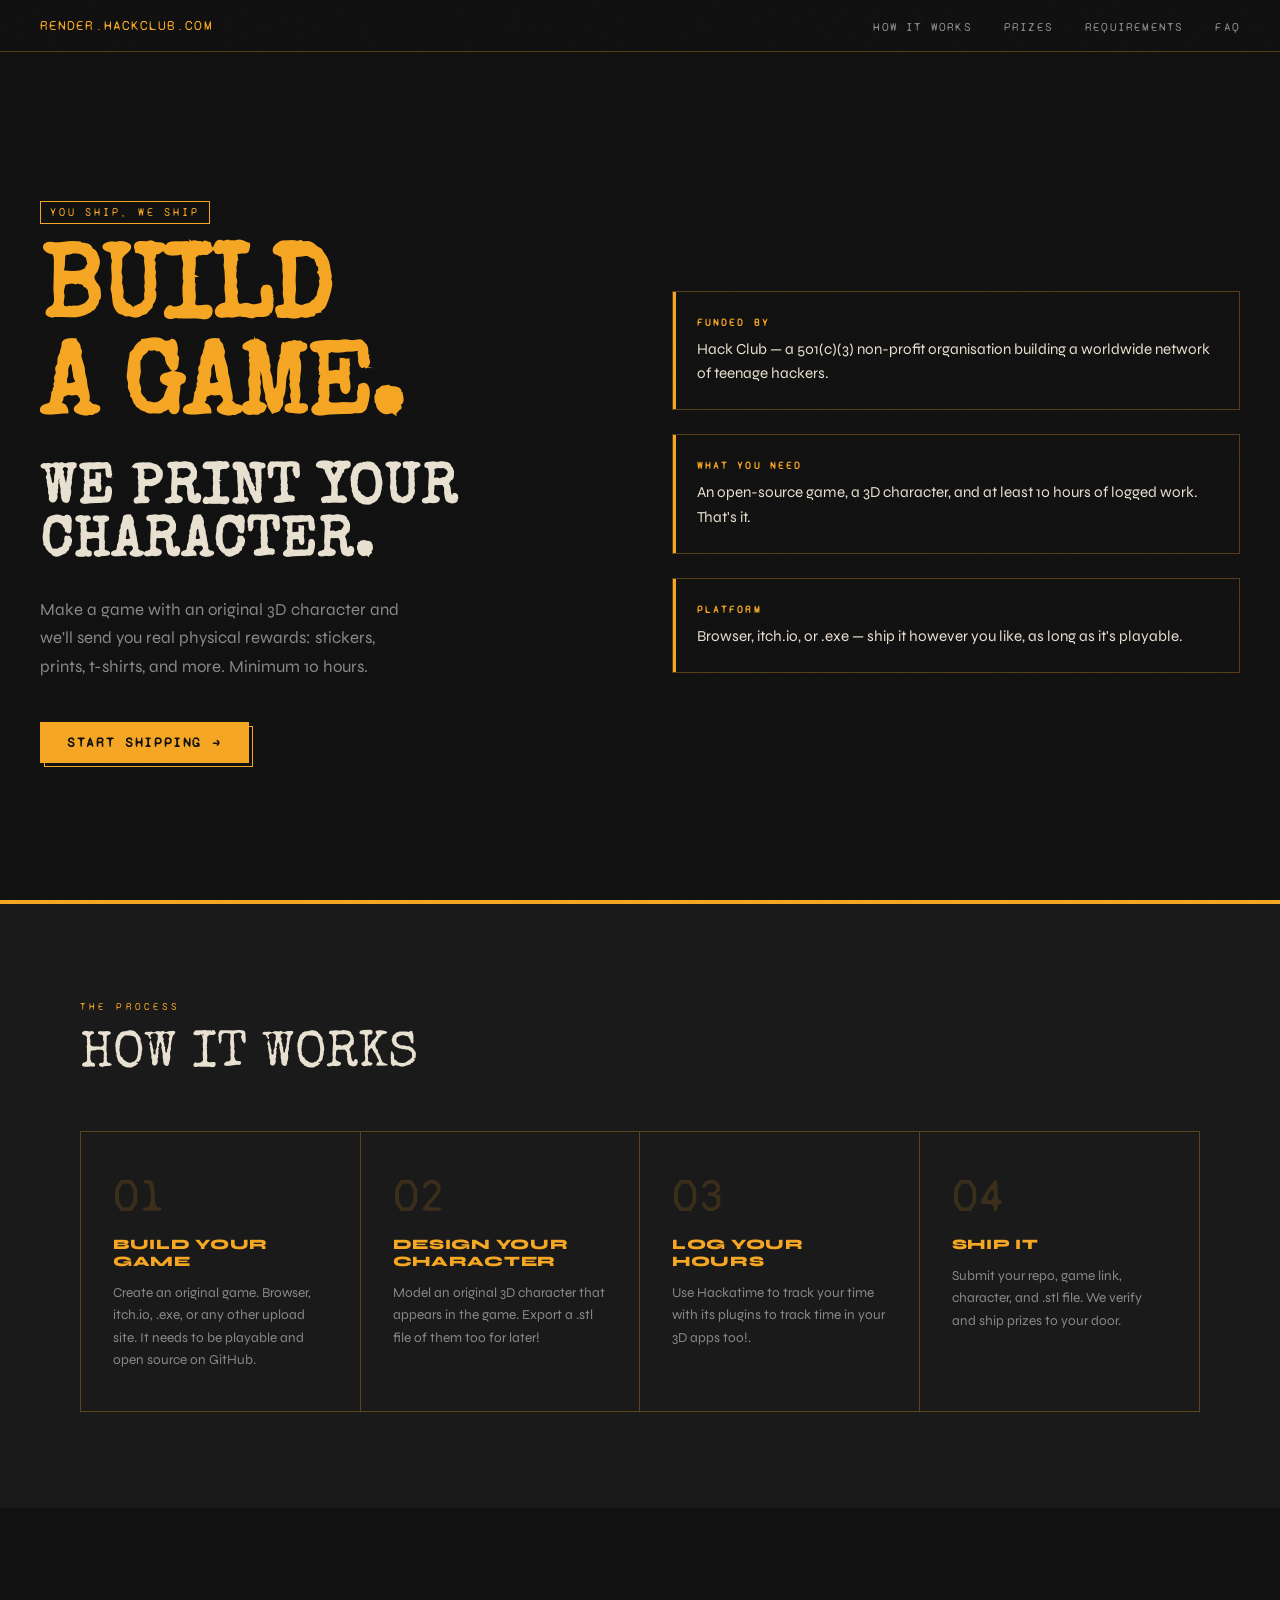
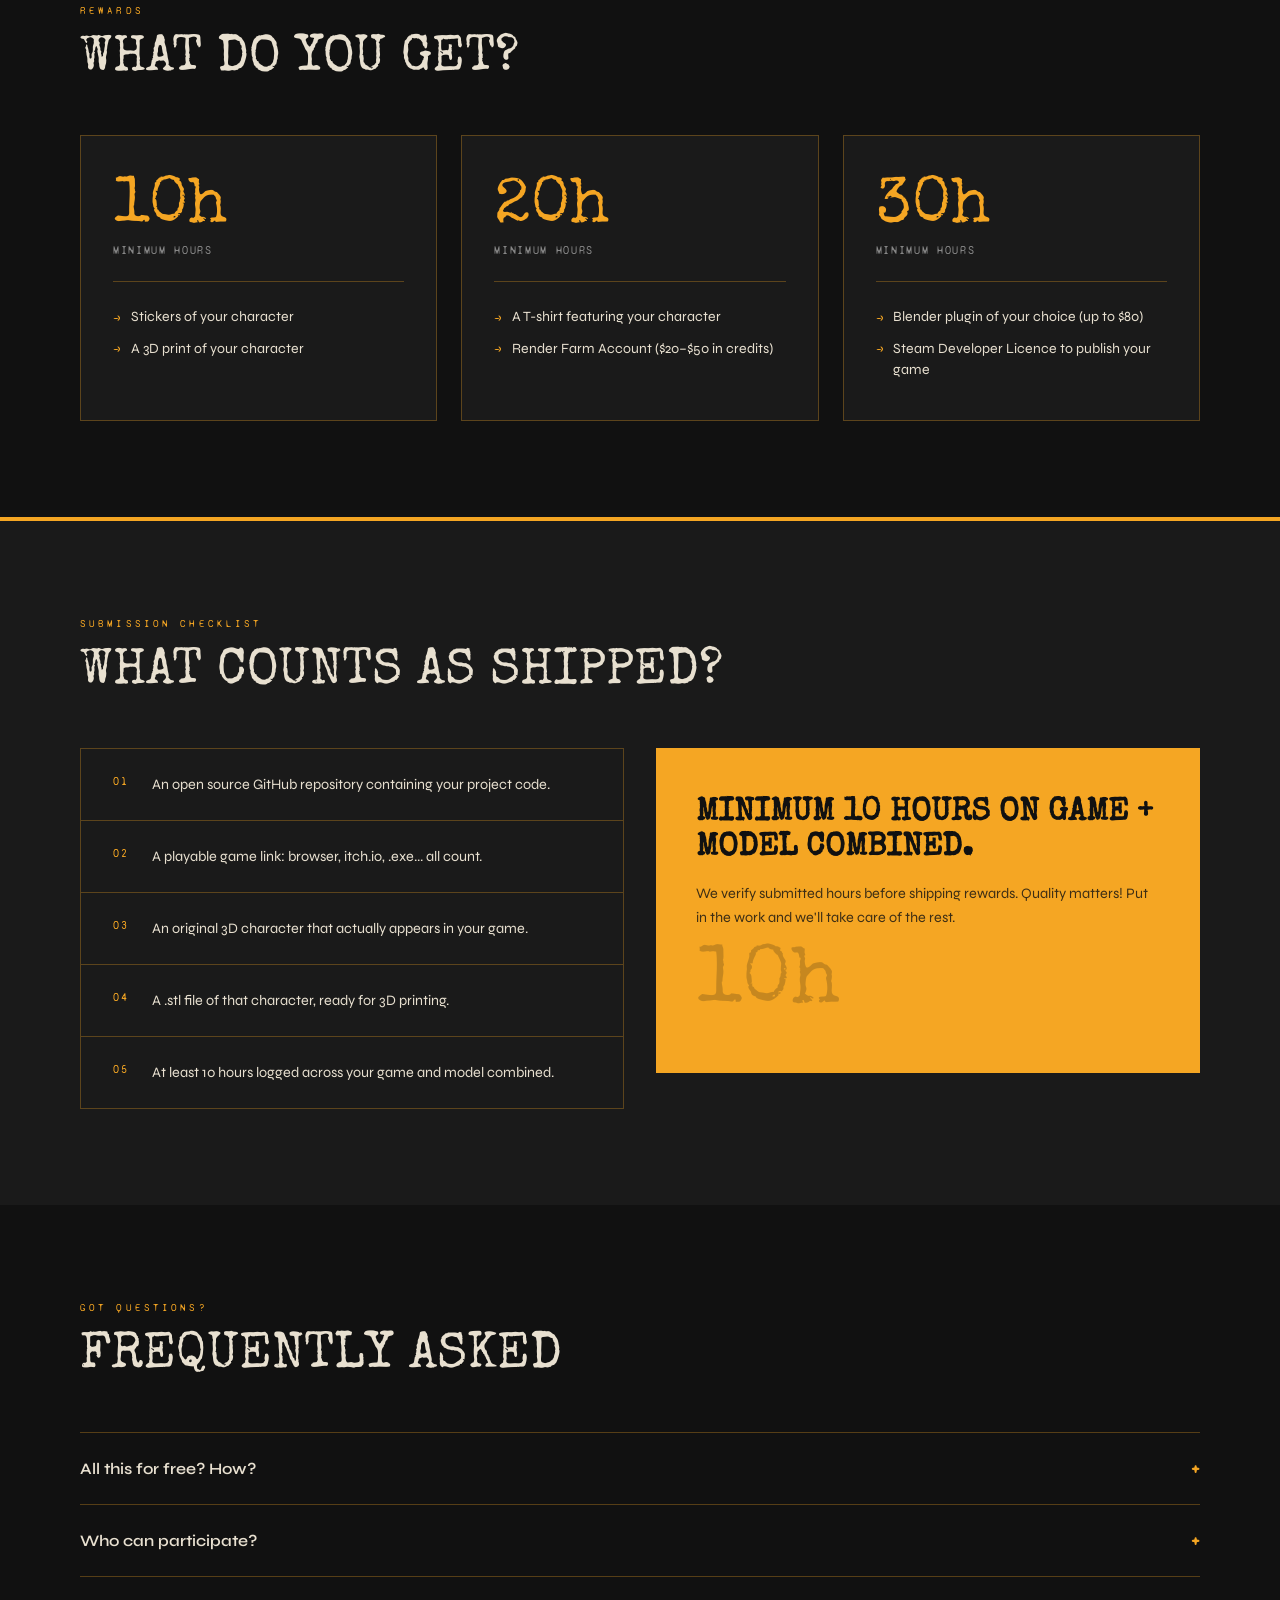
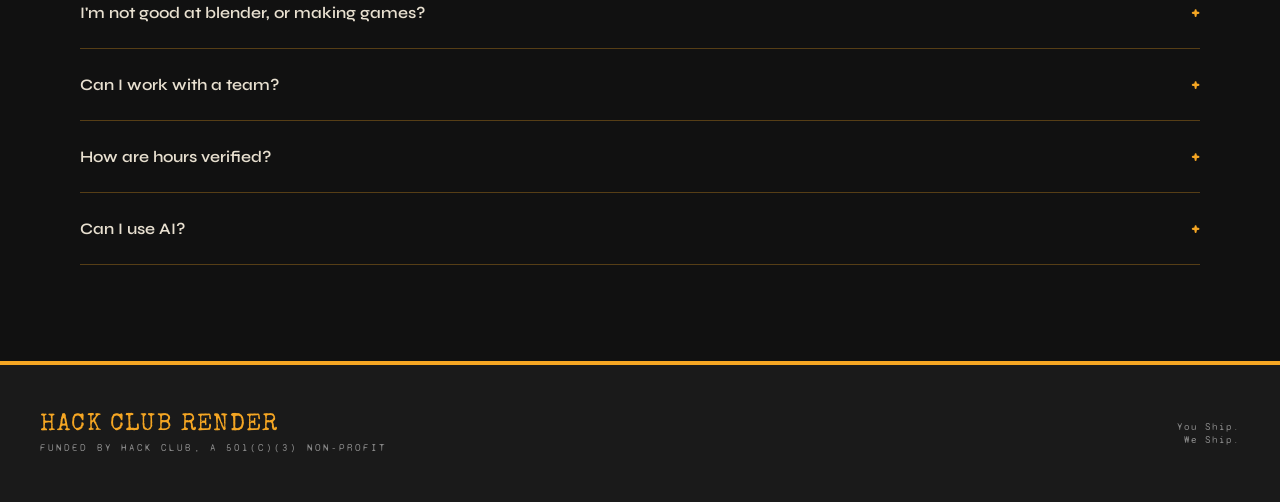
==== index.html @ 8f0f1e1d "Initial push" ====
<!DOCTYPE html>
<html lang="en">
<head>
  <meta charset="UTF-8">
  <meta name="viewport" content="width=device-width, initial-scale=1.0">
  <title>BUILD A GAME — Hack Club Render</title>
  <link rel="preconnect" href="https://fonts.googleapis.com">
  <link href="https://fonts.googleapis.com/css2?family=Special+Elite&family=Syne+Mono&family=Syne:wght@400;600;800&display=swap" rel="stylesheet">
  <link rel="stylesheet" href="css/base.css">
  <link rel="stylesheet" href="css/hero.css">
  <link rel="stylesheet" href="css/sections.css">
  <link rel="stylesheet" href="css/components.css">
  <link rel="stylesheet" href="css/responsive.css">
</head>
<body>

<nav>
  <a class="nav-logo" href="#">RENDER.HACKCLUB.COM</a>
  <ul class="nav-links">
    <li><a href="#how">How it works</a></li>
    <li><a href="#prizes">Prizes</a></li>
    <li><a href="#requirements">Requirements</a></li>
    <li><a href="#faq">FAQ</a></li>
  </ul>
</nav>

<section style="background: var(--darker);">
  <div class="hero">
    <div class="hero-content">
      <div class="hero-label">You Ship, We Ship</div>
      <h1>Build<br>A Game.<span>We Print Your Character.</span></h1>
      <p class="hero-desc">Make a game with an original 3D character and we'll send you real physical rewards: stickers, prints, t-shirts, and more. Minimum 10 hours.</p>
      <a href="https://render.hackclub.com/idkyet" class="hero-cta">Start Shipping →</a>
    </div>
    <div class="hero-right">
      <div class="hero-stat-block">
        <h3>Funded by</h3>
        <p>Hack Club — a 501(c)(3) non-profit organisation building a worldwide network of teenage hackers.</p>
      </div>
      <div class="hero-stat-block">
        <h3>What you need</h3>
        <p>An open-source game, a 3D character, and at least 10 hours of logged work. That's it.</p>
      </div>
      <div class="hero-stat-block">
        <h3>Platform</h3>
        <p>Browser, itch.io, or .exe — ship it however you like, as long as it's playable.</p>
      </div>
    </div>
  </div>
</section>

<div class="sep"></div>

<div id="how" style="background: var(--dark);">
  <div class="section">
    <div class="section-tag">The process</div>
    <div class="section-title">How It Works</div>
    <div class="steps">
      <div class="step">
        <div class="step-num">01</div>
        <h3>Build your game</h3>
        <p>Create an original game. Browser, itch.io, .exe, or any other upload site. It needs to be playable and open source on GitHub.</p>
      </div>
      <div class="step">
        <div class="step-num">02</div>
        <h3>Design your character</h3>
        <p>Model an original 3D character that appears in the game. Export a .stl file of them too for later!</p>
      </div>
      <div class="step">
        <div class="step-num">03</div>
        <h3>Log your hours</h3>
        <p>Use Hackatime to track your time with its plugins to track time in your 3D apps too!.</p>
      </div>
      <div class="step">
        <div class="step-num">04</div>
        <h3>Ship it</h3>
        <p>Submit your repo, game link, character, and .stl file. We verify and ship prizes to your door.</p>
      </div>
    </div>
  </div>
</div>

<div id="prizes" style="background: var(--darker);">
  <div class="section">
    <div class="section-tag">Rewards</div>
    <div class="section-title">What Do You Get?</div>
    <div class="prizes-grid">
      <div class="prize-card">
        <div class="prize-hours">10h</div>
        <div class="prize-hours-label">Minimum hours</div>
        <div class="prize-divider"></div>
        <ul class="prize-items">
          <li>Stickers of your character</li>
          <li>A 3D print of your character</li>
        </ul>
      </div>
      <div class="prize-card">
        <div class="prize-hours">20h</div>
        <div class="prize-hours-label">Minimum hours</div>
        <div class="prize-divider"></div>
        <ul class="prize-items">
          <li>A T-shirt featuring your character</li>
          <li>Render Farm Account ($20–$50 in credits)</li>
        </ul>
      </div>
      <div class="prize-card">
        <div class="prize-hours">30h</div>
        <div class="prize-hours-label">Minimum hours</div>
        <div class="prize-divider"></div>
        <ul class="prize-items">
          <li>Blender plugin of your choice (up to $80)</li>
          <li>Steam Developer Licence to publish your game</li>
        </ul>
      </div>
    </div>
  </div>
</div>

<div class="sep"></div>

<div id="requirements" style="background: var(--dark);">
  <div class="section">
    <div class="section-tag">Submission checklist</div>
    <div class="section-title">What Counts as Shipped?</div>
    <div class="req-grid">
      <ul class="req-list">
        <li class="req-item">
          <span class="req-num">01</span>
          <p>An open source GitHub repository containing your project code.</p>
        </li>
        <li class="req-item">
          <span class="req-num">02</span>
          <p>A playable game link: browser, itch.io, .exe... all count.</p>
        </li>
        <li class="req-item">
          <span class="req-num">03</span>
          <p>An original 3D character that actually appears in your game.</p>
        </li>
        <li class="req-item">
          <span class="req-num">04</span>
          <p>A .stl file of that character, ready for 3D printing.</p>
        </li>
        <li class="req-item">
          <span class="req-num">05</span>
          <p>At least 10 hours logged across your game and model combined.</p>
        </li>
      </ul>
      <div class="req-callout">
        <h3>Minimum 10 hours on game + model combined.</h3>
        <p>We verify submitted hours before shipping rewards. Quality matters! Put in the work and we'll take care of the rest.</p>
        <span class="big-num">10h</span>
      </div>
    </div>
  </div>
</div>

<div id="faq" style="background: var(--darker);">
  <div class="section">
    <div class="section-tag">Got questions?</div>
    <div class="section-title">Frequently Asked</div>
    <div class="faq-list">
      <div class="faq-item">
        <button class="faq-q">All this for free? How? <span class="faq-icon">+</span></button>
        <div class="faq-a"><p>Ofcourse! Hackclub is a 501(c)3 non-profit organisation. They've ran a bunch of events in the past with similar and much larger prize pools too!</p></div>
      </div>
      <div class="faq-item">
        <button class="faq-q">Who can participate? <span class="faq-icon">+</span></button>
        <div class="faq-a"><p>Anyone ages 13-18! Skill level won't be an issue, this is not a competition.</p></div>
      </div>
      <div class="faq-item">
        <button class="faq-q">I'm not good at blender, or making games? <span class="faq-icon">+</span></button>
        <div class="faq-a"><p>Don't worry! We will host workshops teaching you basics of blender, and how to bring your charecters into 3D engines.</p></div>
      </div>
      <div class="faq-item">
        <button class="faq-q">Can I work with a team? <span class="faq-icon">+</span></button>
        <div class="faq-a"><p>Yes, however each person will need to complete their individual time. Teams cannot share hours.</p></div>
      </div>
      <div class="faq-item">
        <button class="faq-q">How are hours verified? <span class="faq-icon">+</span></button>
        <div class="faq-a"><p>If you're writing code, using a game engine, or modeling, you can install out time tracking software called Hackatime. Once it's setup, you can just let it run. If you're making art, music or anything else that may not be tracked. Use 'Lapse'. Art / music can only be 25% of your project though.</p></div>
      </div>
      <div class="faq-item">
        <button class="faq-q">Can I use AI? <span class="faq-icon">+</span></button>
        <div class="faq-a"><p>AI can be used to help you, and you may use AI for up to 25% of your code. However, AI generated art, music, or models is strickly forbidden.</p></div>
      </div>
    </div>
  </div>
</div>

<footer>
  <div class="footer-brand">
    Hack Club Render
    <span>Funded by Hack Club, a 501(c)(3) non-profit</span>
  </div>
  <div class="footer-note">You Ship.<br>We Ship.</div>
</footer>

<script src="js/faq.js"></script>

</body>
</html>
---- css/base.css ----
:root {
  --yellow: #F5A623;
  --dark: #1a1a1a;
  --darker: #111111;
  --text: #e8e0d0;
  --muted: #888;
  --border: rgba(245,166,35,0.3);
}

* {
  margin: 0;
  padding: 0;
  box-sizing: border-box;
}

html {
  scroll-behavior: smooth;
}

body {
  background: var(--darker);
  color: var(--text);
  font-family: 'Syne', sans-serif;
  overflow-x: hidden;
}

body::before {
  content: '';
  position: fixed;
  inset: 0;
  background-image: url("data:image/svg+xml,%3Csvg viewBox='0 0 512 512' xmlns='http://www.w3.org/2000/svg'%3E%3Cfilter id='noise'%3E%3CfeTurbulence type='fractalNoise' baseFrequency='0.9' numOctaves='4' stitchTiles='stitch'/%3E%3C/filter%3E%3Crect width='100%25' height='100%25' filter='url(%23noise)' opacity='0.035'/%3E%3C/svg%3E");
  pointer-events: none;
  z-index: 9999;
  opacity: 0.4;
}
---- css/hero.css ----
nav {
  position: fixed;
  top: 0; left: 0; right: 0;
  z-index: 100;
  display: flex;
  align-items: center;
  justify-content: space-between;
  padding: 1rem 2.5rem;
  background: rgba(17,17,17,0.85);
  backdrop-filter: blur(12px);
  border-bottom: 1px solid var(--border);
}

.nav-logo {
  font-family: 'Syne Mono', monospace;
  font-size: 0.85rem;
  color: var(--yellow);
  letter-spacing: 0.08em;
  text-decoration: none;
}

.nav-links {
  display: flex;
  gap: 2rem;
  list-style: none;
}

.nav-links a {
  font-family: 'Syne Mono', monospace;
  font-size: 0.75rem;
  color: var(--muted);
  text-decoration: none;
  letter-spacing: 0.1em;
  text-transform: uppercase;
  transition: color 0.2s;
}

.nav-links a:hover {
  color: var(--yellow);
}

.hero {
  min-height: 100vh;
  display: grid;
  grid-template-columns: 1fr 1fr;
  align-items: center;
  padding: 8rem 2.5rem 4rem;
  max-width: 1400px;
  margin: 0 auto;
  gap: 4rem;
}

.hero-label {
  font-family: 'Syne Mono', monospace;
  font-size: 0.7rem;
  letter-spacing: 0.25em;
  text-transform: uppercase;
  color: var(--yellow);
  border: 1px solid var(--yellow);
  display: inline-block;
  padding: 0.35em 0.8em;
  margin-bottom: 1.5rem;
}

.hero h1 {
  font-family: 'Special Elite', serif;
  font-size: clamp(4rem, 8vw, 7.5rem);
  line-height: 0.95;
  color: var(--yellow);
  text-transform: uppercase;
  letter-spacing: -0.02em;
}

.hero h1 span {
  display: block;
  color: var(--text);
  font-size: 0.55em;
  letter-spacing: 0.02em;
  margin-top: 0.4em;
}

.hero-desc {
  font-size: 1.05rem;
  color: var(--muted);
  line-height: 1.7;
  max-width: 380px;
  margin-top: 1.5rem;
}

.hero-cta {
  display: inline-flex;
  align-items: center;
  gap: 0.75rem;
  margin-top: 2.5rem;
  background: var(--yellow);
  color: var(--darker);
  font-family: 'Syne Mono', monospace;
  font-size: 0.85rem;
  font-weight: 700;
  letter-spacing: 0.12em;
  text-transform: uppercase;
  padding: 0.9em 2em;
  text-decoration: none;
  transition: transform 0.15s, box-shadow 0.15s;
  position: relative;
}

.hero-cta::after {
  content: '';
  position: absolute;
  inset: 0;
  border: 1px solid var(--yellow);
  transform: translate(4px, 4px);
  transition: transform 0.15s;
}

.hero-cta:hover {
  transform: translate(-2px, -2px);
}

.hero-cta:hover::after {
  transform: translate(6px, 6px);
}

.hero-right {
  display: flex;
  flex-direction: column;
  gap: 1.5rem;
}

.hero-stat-block {
  border: 1px solid var(--border);
  padding: 1.5rem;
  position: relative;
  overflow: hidden;
}

.hero-stat-block::before {
  content: '';
  position: absolute;
  top: 0; left: 0;
  width: 3px;
  height: 100%;
  background: var(--yellow);
}

.hero-stat-block h3 {
  font-family: 'Syne Mono', monospace;
  font-size: 0.65rem;
  letter-spacing: 0.2em;
  text-transform: uppercase;
  color: var(--yellow);
  margin-bottom: 0.5rem;
}

.hero-stat-block p {
  font-size: 0.95rem;
  color: var(--text);
  line-height: 1.6;
}

@keyframes fadeUp {
  from { opacity: 0; transform: translateY(30px); }
  to   { opacity: 1; transform: translateY(0); }
}

.hero-content > * {
  animation: fadeUp 0.6s ease both;
}

.hero-content > :nth-child(1) { animation-delay: 0.1s; }
.hero-content > :nth-child(2) { animation-delay: 0.2s; }
.hero-content > :nth-child(3) { animation-delay: 0.3s; }
.hero-content > :nth-child(4) { animation-delay: 0.4s; }
---- css/sections.css ----
.sep {
  height: 4px;
  background: var(--yellow);
}

.section {
  max-width: 1200px;
  margin: 0 auto;
  padding: 6rem 2.5rem;
}

.section-tag {
  font-family: 'Syne Mono', monospace;
  font-size: 0.65rem;
  letter-spacing: 0.3em;
  text-transform: uppercase;
  color: var(--yellow);
  margin-bottom: 1rem;
}

.section-title {
  font-family: 'Special Elite', serif;
  font-size: clamp(2.2rem, 4vw, 3.5rem);
  text-transform: uppercase;
  line-height: 1.05;
  color: var(--text);
  margin-bottom: 3rem;
}

.steps {
  display: grid;
  grid-template-columns: repeat(4, 1fr);
  gap: 0;
  border: 1px solid var(--border);
}

.step {
  padding: 2.5rem 2rem;
  border-right: 1px solid var(--border);
  transition: background 0.2s;
}

.step:last-child {
  border-right: none;
}

.step:hover {
  background: rgba(245,166,35,0.04);
}

.step-num {
  font-family: 'Syne Mono', monospace;
  font-size: 3rem;
  color: rgba(245,166,35,0.15);
  line-height: 1;
  margin-bottom: 1rem;
}

.step h3 {
  font-family: 'Syne', sans-serif;
  font-size: 0.9rem;
  font-weight: 800;
  text-transform: uppercase;
  letter-spacing: 0.05em;
  color: var(--yellow);
  margin-bottom: 0.75rem;
}

.step p {
  font-size: 0.85rem;
  color: var(--muted);
  line-height: 1.65;
}
---- css/components.css ----
.prizes-grid {
  display: grid;
  grid-template-columns: repeat(3, 1fr);
  gap: 1.5rem;
}

.prize-card {
  background: var(--dark);
  border: 1px solid var(--border);
  padding: 2.5rem 2rem;
  transition: border-color 0.2s, transform 0.2s;
  cursor: default;
}

.prize-card:hover {
  border-color: var(--yellow);
  transform: translateY(-4px);
}

.prize-hours {
  font-family: 'Special Elite', serif;
  font-size: 4rem;
  color: var(--yellow);
  line-height: 1;
  margin-bottom: 0.25rem;
}

.prize-hours-label {
  font-family: 'Syne Mono', monospace;
  font-size: 0.7rem;
  letter-spacing: 0.15em;
  text-transform: uppercase;
  color: var(--muted);
  margin-bottom: 1.5rem;
}

.prize-divider {
  height: 1px;
  background: var(--border);
  margin: 1.5rem 0;
}

.prize-items {
  list-style: none;
  display: flex;
  flex-direction: column;
  gap: 0.6rem;
}

.prize-items li {
  font-size: 0.88rem;
  color: var(--text);
  display: flex;
  align-items: flex-start;
  gap: 0.6rem;
  line-height: 1.5;
}

.prize-items li::before {
  content: '→';
  color: var(--yellow);
  font-family: 'Syne Mono', monospace;
  flex-shrink: 0;
  margin-top: 0.05em;
}

.req-grid {
  display: grid;
  grid-template-columns: 1fr 1fr;
  gap: 2rem;
  align-items: start;
}

.req-list {
  list-style: none;
  border: 1px solid var(--border);
  overflow: hidden;
}

.req-item {
  display: flex;
  align-items: flex-start;
  gap: 1.5rem;
  padding: 1.5rem 2rem;
  border-bottom: 1px solid var(--border);
  transition: background 0.15s;
}

.req-item:last-child {
  border-bottom: none;
}

.req-item:hover {
  background: rgba(245,166,35,0.04);
}

.req-num {
  font-family: 'Syne Mono', monospace;
  font-size: 0.7rem;
  letter-spacing: 0.15em;
  color: var(--yellow);
  flex-shrink: 0;
  padding-top: 0.15rem;
}

.req-item p {
  font-size: 0.9rem;
  line-height: 1.6;
  color: var(--text);
}

.req-callout {
  background: var(--yellow);
  color: var(--darker);
  padding: 3rem 2.5rem;
  position: sticky;
  top: 6rem;
}

.req-callout h3 {
  font-family: 'Special Elite', serif;
  font-size: 2rem;
  text-transform: uppercase;
  margin-bottom: 1rem;
  line-height: 1.1;
}

.req-callout p {
  font-size: 0.9rem;
  line-height: 1.65;
  opacity: 0.8;
}

.req-callout .big-num {
  font-family: 'Special Elite', serif;
  font-size: 5rem;
  line-height: 1;
  opacity: 0.2;
  display: block;
  margin-top: 1rem;
}

.faq-list {
  display: flex;
  flex-direction: column;
  border-top: 1px solid var(--border);
}

.faq-item {
  border-bottom: 1px solid var(--border);
  overflow: hidden;
}

.faq-q {
  width: 100%;
  display: flex;
  align-items: center;
  justify-content: space-between;
  padding: 1.5rem 0;
  cursor: pointer;
  background: none;
  border: none;
  color: var(--text);
  font-family: 'Syne', sans-serif;
  font-size: 1rem;
  font-weight: 600;
  text-align: left;
  gap: 2rem;
  transition: color 0.15s;
}

.faq-q:hover {
  color: var(--yellow);
}

.faq-icon {
  font-family: 'Syne Mono', monospace;
  font-size: 1.2rem;
  color: var(--yellow);
  flex-shrink: 0;
  transition: transform 0.25s;
}

.faq-item.open .faq-icon {
  transform: rotate(45deg);
}

.faq-a {
  max-height: 0;
  overflow: hidden;
  transition: max-height 0.35s ease, padding 0.2s;
}

.faq-item.open .faq-a {
  max-height: 300px;
  padding-bottom: 1.5rem;
}

.faq-a p {
  font-size: 0.9rem;
  color: var(--muted);
  line-height: 1.75;
  max-width: 700px;
}

footer {
  background: var(--dark);
  border-top: 4px solid var(--yellow);
  padding: 3rem 2.5rem;
  display: flex;
  align-items: center;
  justify-content: space-between;
  flex-wrap: wrap;
  gap: 1.5rem;
}

.footer-brand {
  font-family: 'Special Elite', serif;
  font-size: 1.5rem;
  color: var(--yellow);
  text-transform: uppercase;
  letter-spacing: 0.05em;
}

.footer-brand span {
  display: block;
  font-family: 'Syne Mono', monospace;
  font-size: 0.65rem;
  letter-spacing: 0.2em;
  color: var(--muted);
  text-transform: uppercase;
  margin-top: 0.25rem;
}

.footer-url {
  font-family: 'Syne Mono', monospace;
  font-size: 1rem;
  color: var(--yellow);
  text-decoration: none;
  letter-spacing: 0.05em;
  border-bottom: 1px solid var(--yellow);
  padding-bottom: 2px;
  transition: opacity 0.2s;
}

.footer-url:hover {
  opacity: 0.7;
}

.footer-note {
  font-family: 'Syne Mono', monospace;
  font-size: 0.65rem;
  color: var(--muted);
  letter-spacing: 0.1em;
  text-align: right;
}
---- css/responsive.css ----
@media (max-width: 900px) {
  .hero {
    grid-template-columns: 1fr;
    padding-top: 6rem;
  }

  .hero-right {
    display: none;
  }

  .steps {
    grid-template-columns: 1fr 1fr;
  }

  .step:nth-child(2) { border-right: none; }
  .step:nth-child(3) { border-right: 1px solid var(--border); border-top: 1px solid var(--border); }
  .step:nth-child(4) { border-right: none; border-top: 1px solid var(--border); }

  .prizes-grid {
    grid-template-columns: 1fr;
  }

  .req-grid {
    grid-template-columns: 1fr;
  }

  .req-callout {
    position: static;
  }

  footer {
    flex-direction: column;
    align-items: flex-start;
  }

  .footer-note {
    text-align: left;
  }
}

@media (max-width: 600px) {
  .steps {
    grid-template-columns: 1fr;
  }

  .step {
    border-right: none !important;
    border-top: 1px solid var(--border);
  }

  .step:first-child {
    border-top: none;
  }

  nav {
    padding: 1rem 1.25rem;
  }

  .nav-links {
    display: none;
  }

  .section {
    padding: 4rem 1.25rem;
  }

  .hero {
    padding: 6rem 1.25rem 3rem;
  }

  footer {
    padding: 2rem 1.25rem;
  }
}
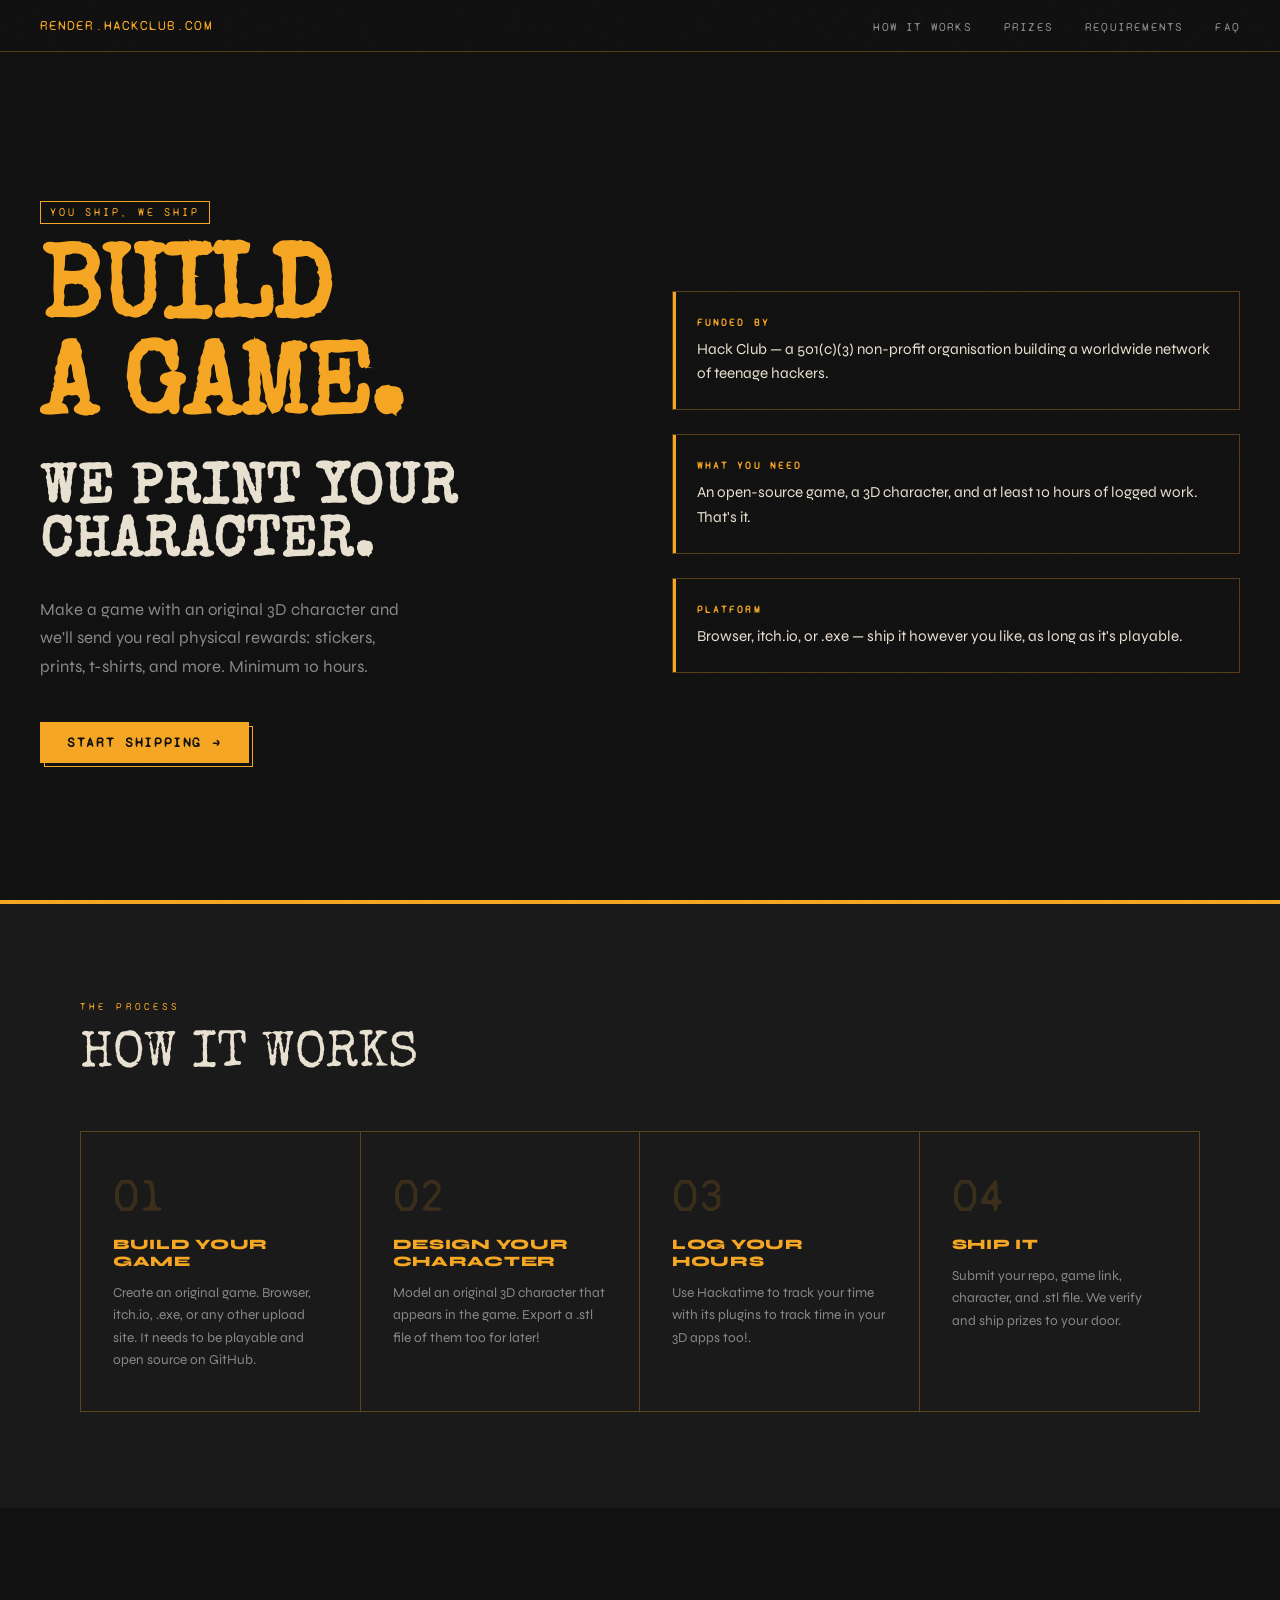
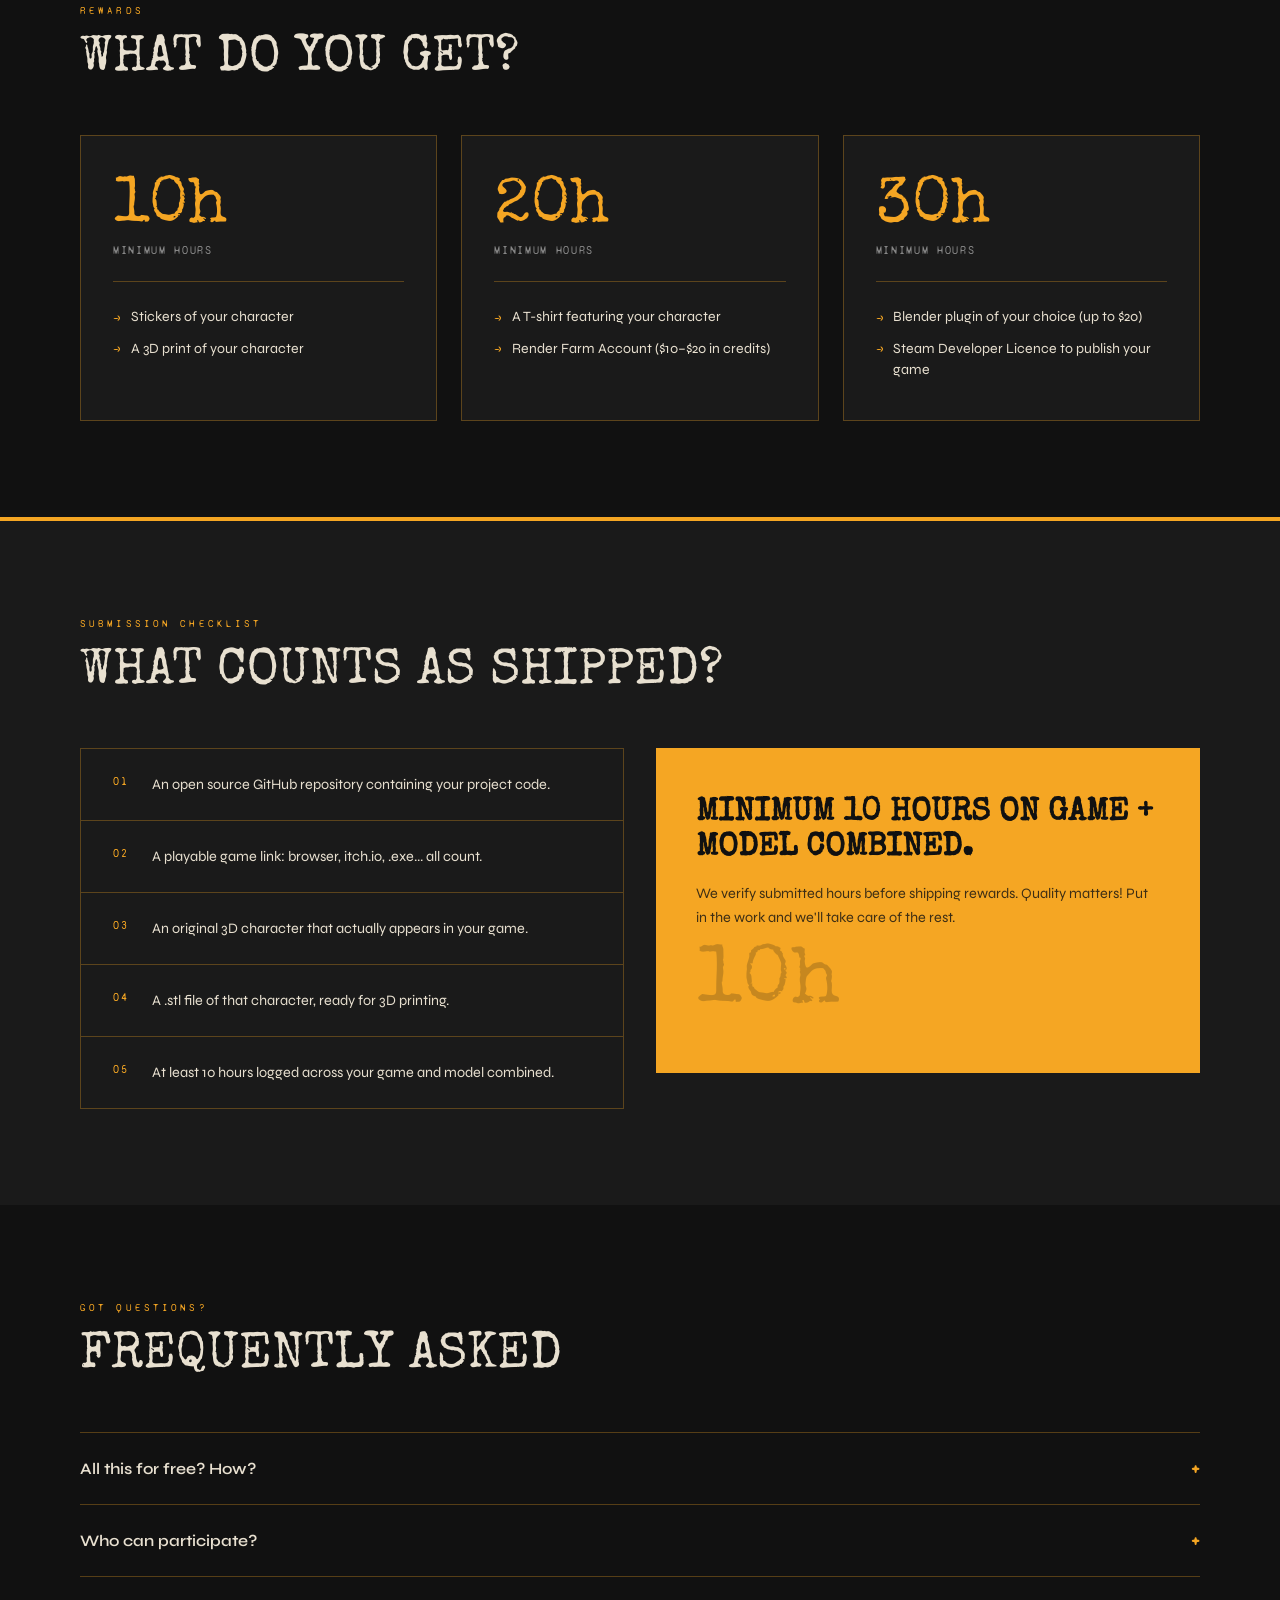
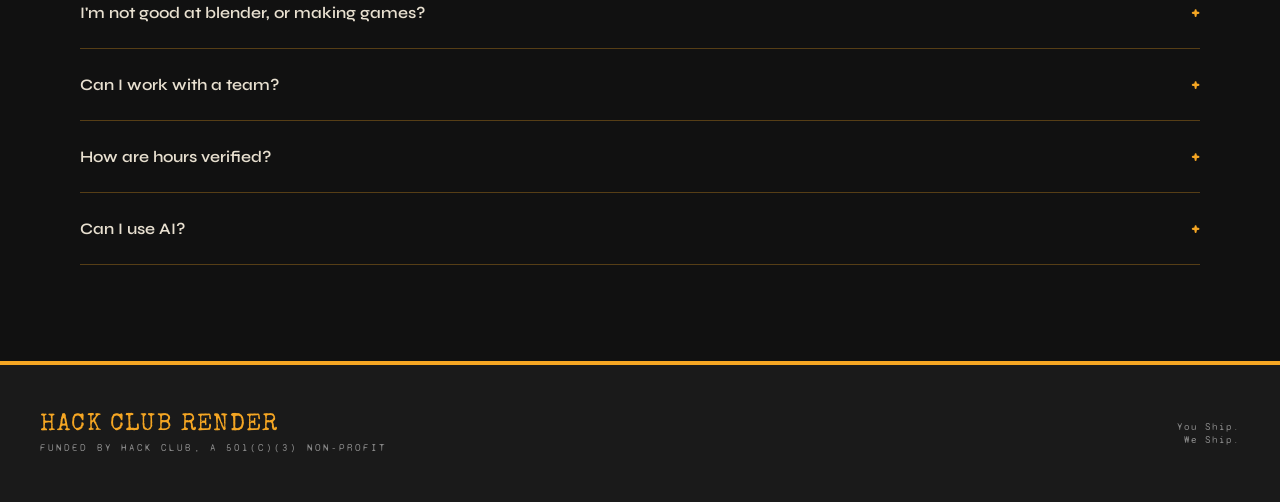
==== commit 76600915: "Changed prizes" ====
--- a/index.html
+++ b/index.html
@@ -100,7 +100,7 @@
         <div class="prize-divider"></div>
         <ul class="prize-items">
           <li>A T-shirt featuring your character</li>
-          <li>Render Farm Account ($20–$50 in credits)</li>
+          <li>Render Farm Account ($10–$20 in credits)</li>
         </ul>
       </div>
       <div class="prize-card">
@@ -108,7 +108,7 @@
         <div class="prize-hours-label">Minimum hours</div>
         <div class="prize-divider"></div>
         <ul class="prize-items">
-          <li>Blender plugin of your choice (up to $80)</li>
+          <li>Blender plugin of your choice (up to $20)</li>
           <li>Steam Developer Licence to publish your game</li>
         </ul>
       </div>
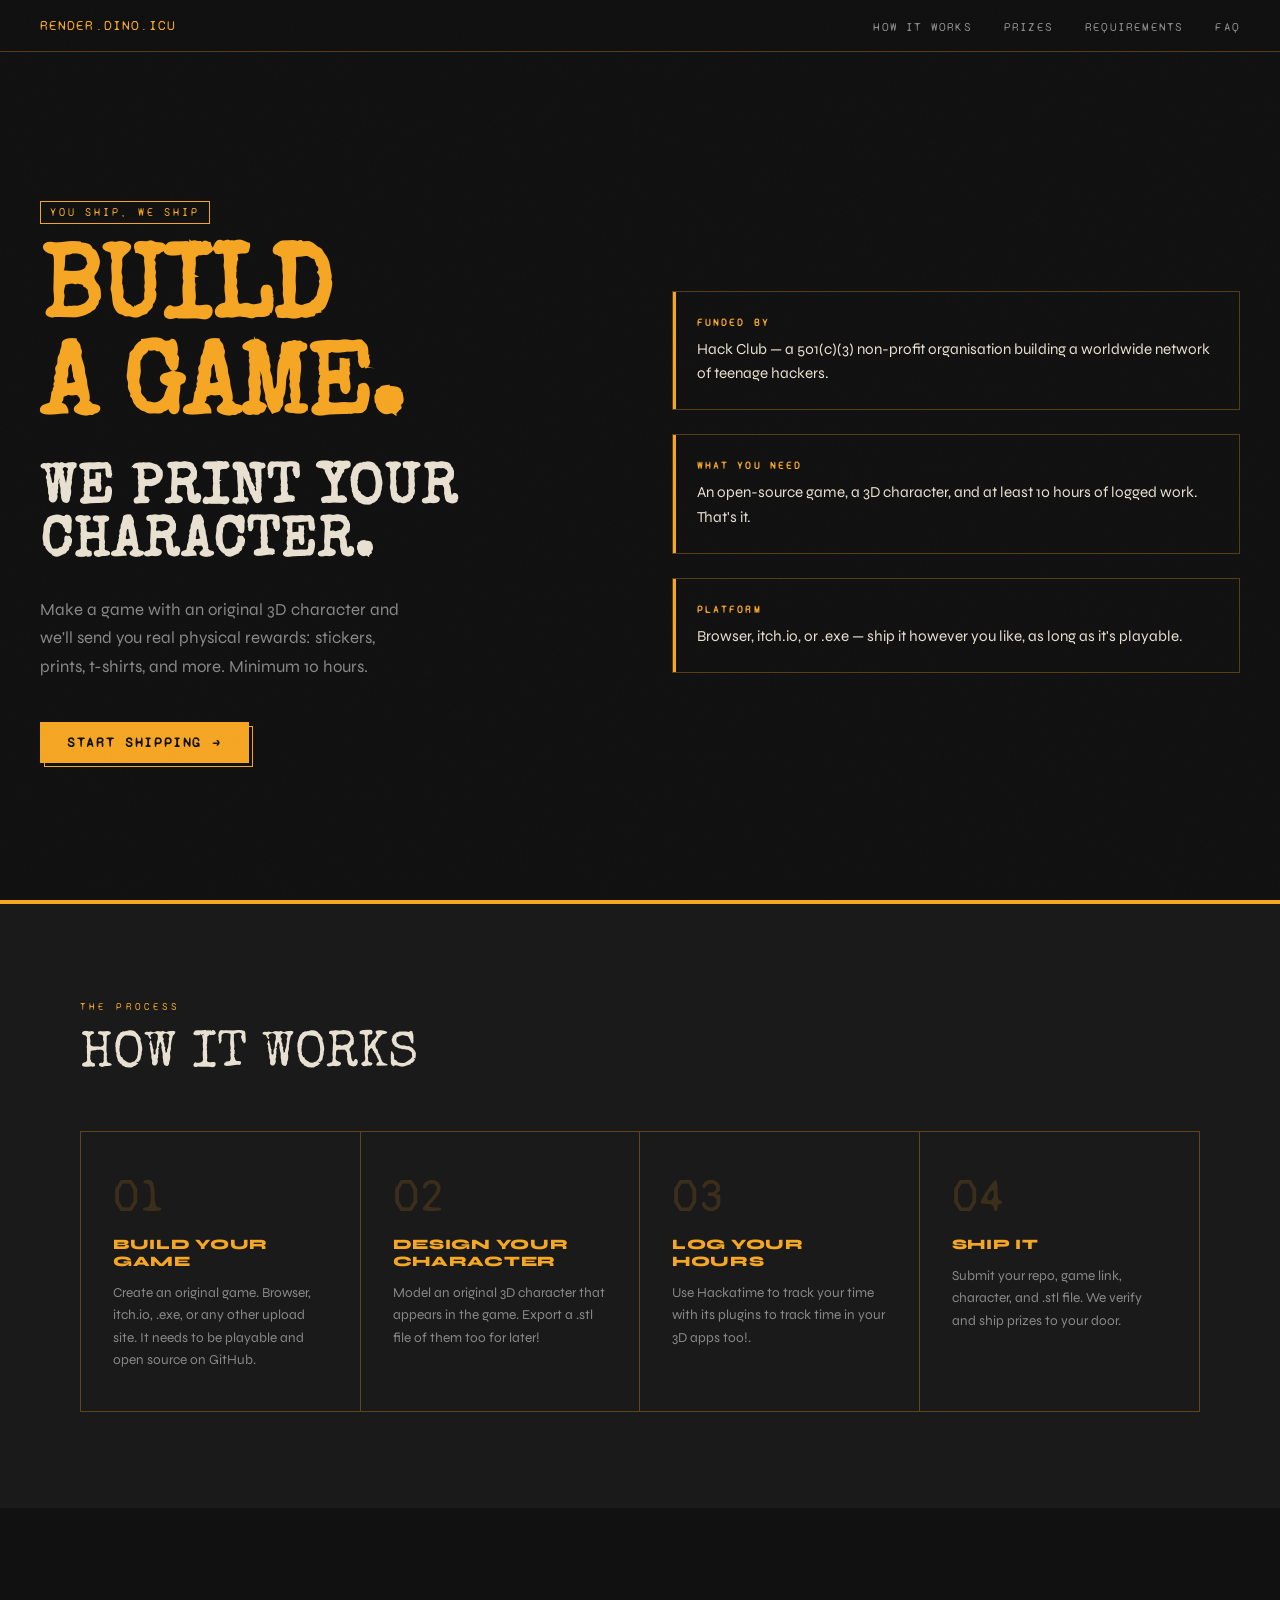
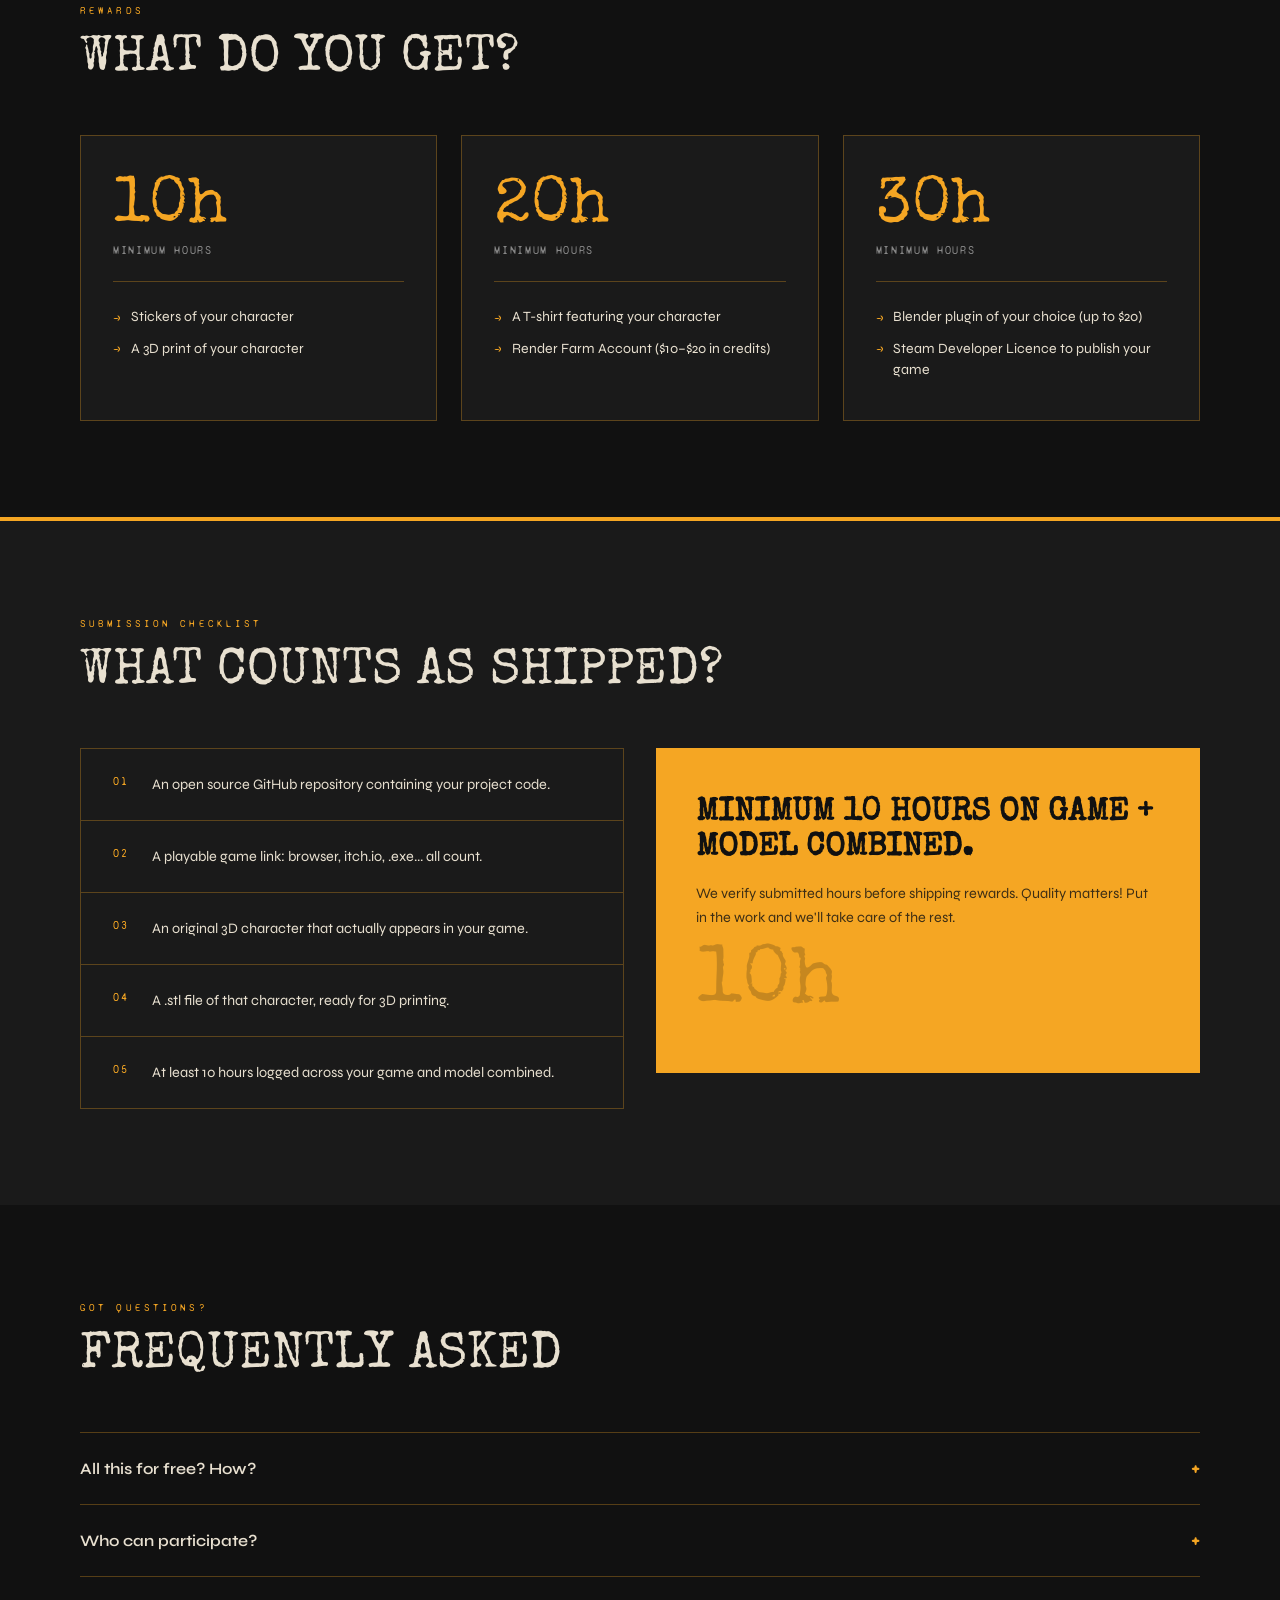
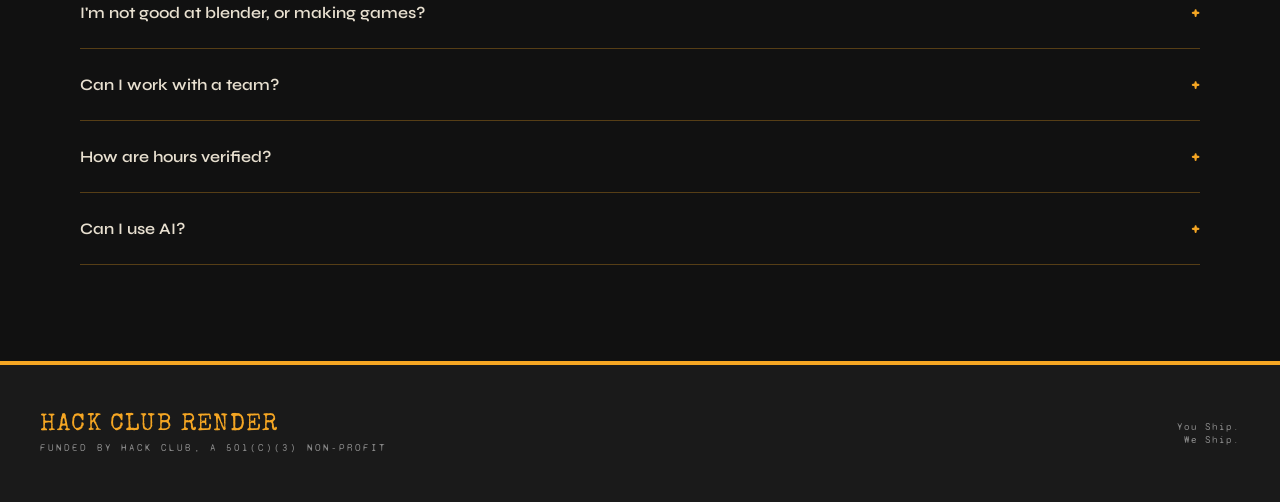
==== commit 128f6595: "updated links" ====
--- a/index.html
+++ b/index.html
@@ -15,7 +15,7 @@
 <body>
 
 <nav>
-  <a class="nav-logo" href="#">RENDER.HACKCLUB.COM</a>
+  <a class="nav-logo" href="#">RENDER.DINO.ICU</a>
   <ul class="nav-links">
     <li><a href="#how">How it works</a></li>
     <li><a href="#prizes">Prizes</a></li>
@@ -30,7 +30,7 @@
       <div class="hero-label">You Ship, We Ship</div>
       <h1>Build<br>A Game.<span>We Print Your Character.</span></h1>
       <p class="hero-desc">Make a game with an original 3D character and we'll send you real physical rewards: stickers, prints, t-shirts, and more. Minimum 10 hours.</p>
-      <a href="https://render.hackclub.com/idkyet" class="hero-cta">Start Shipping →</a>
+      <a href="https://render.dino.icu/ship" class="hero-cta">Start Shipping →</a>
     </div>
     <div class="hero-right">
       <div class="hero-stat-block">
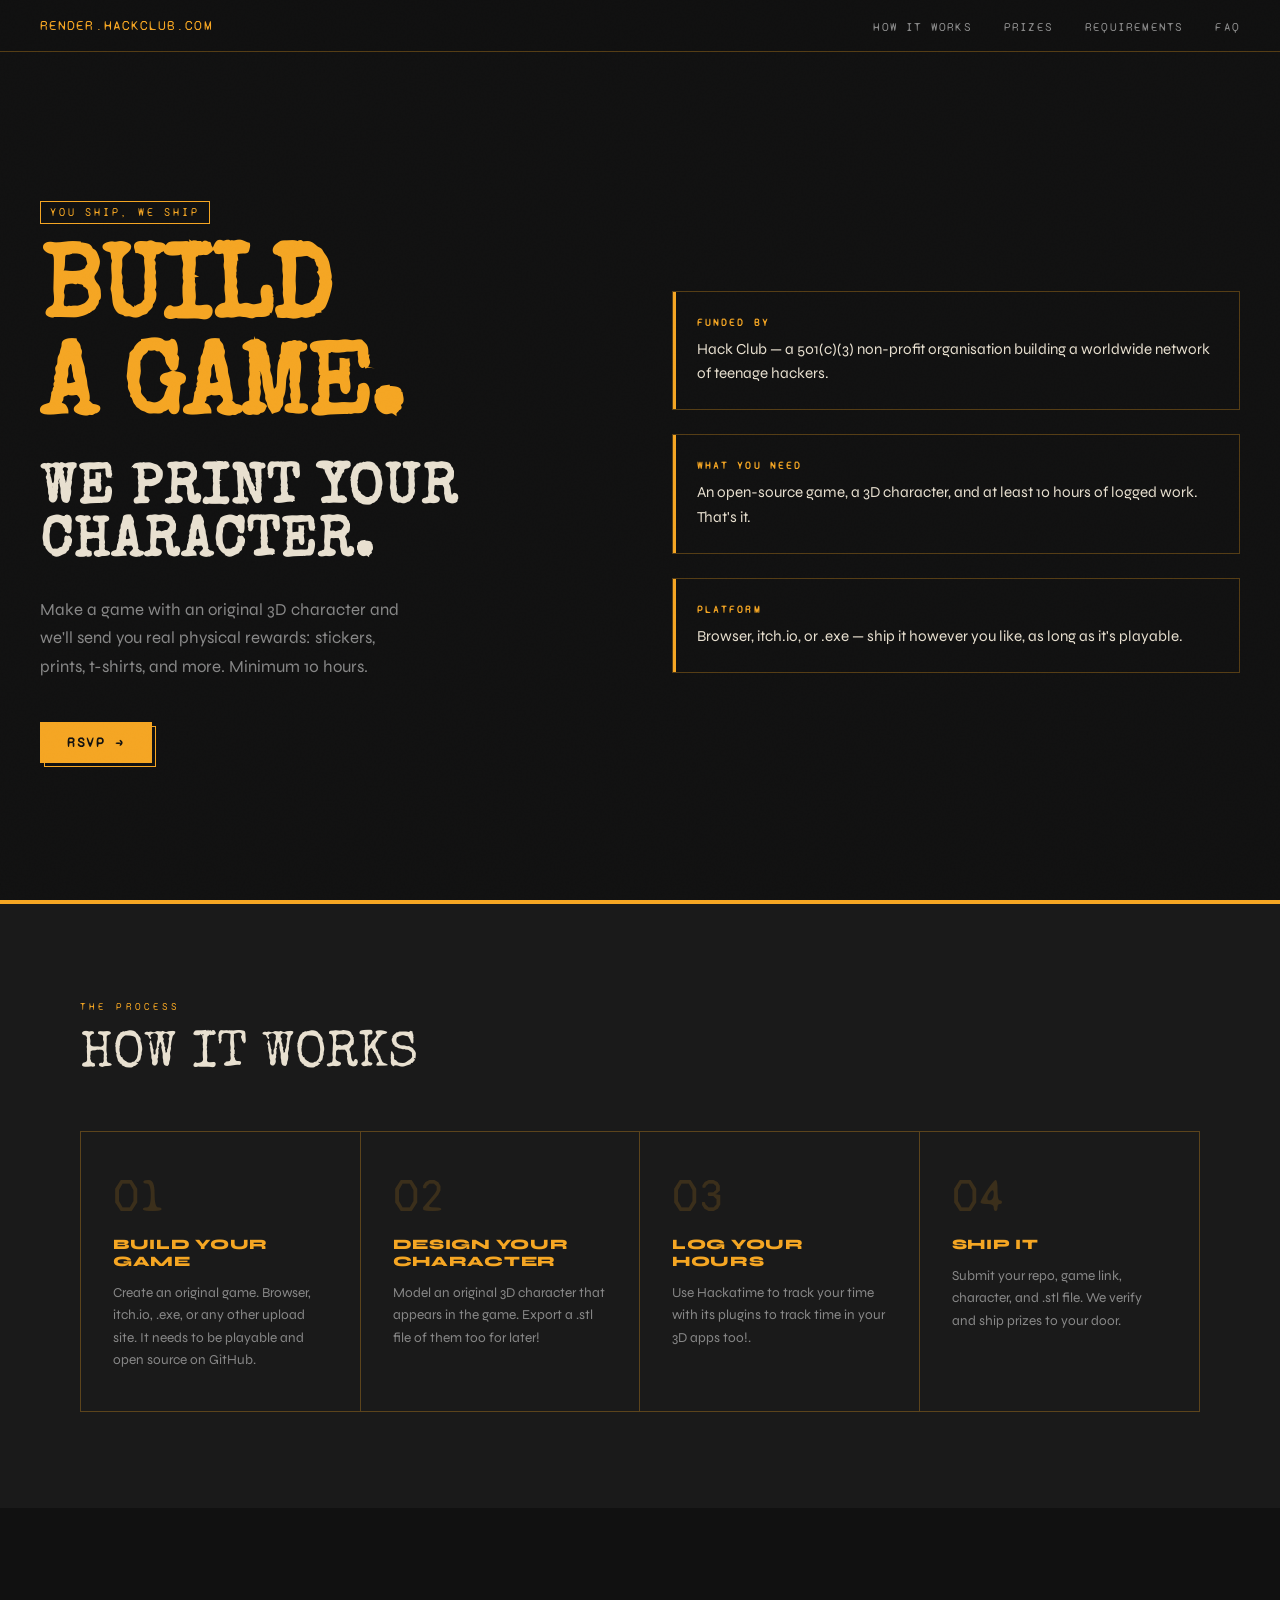
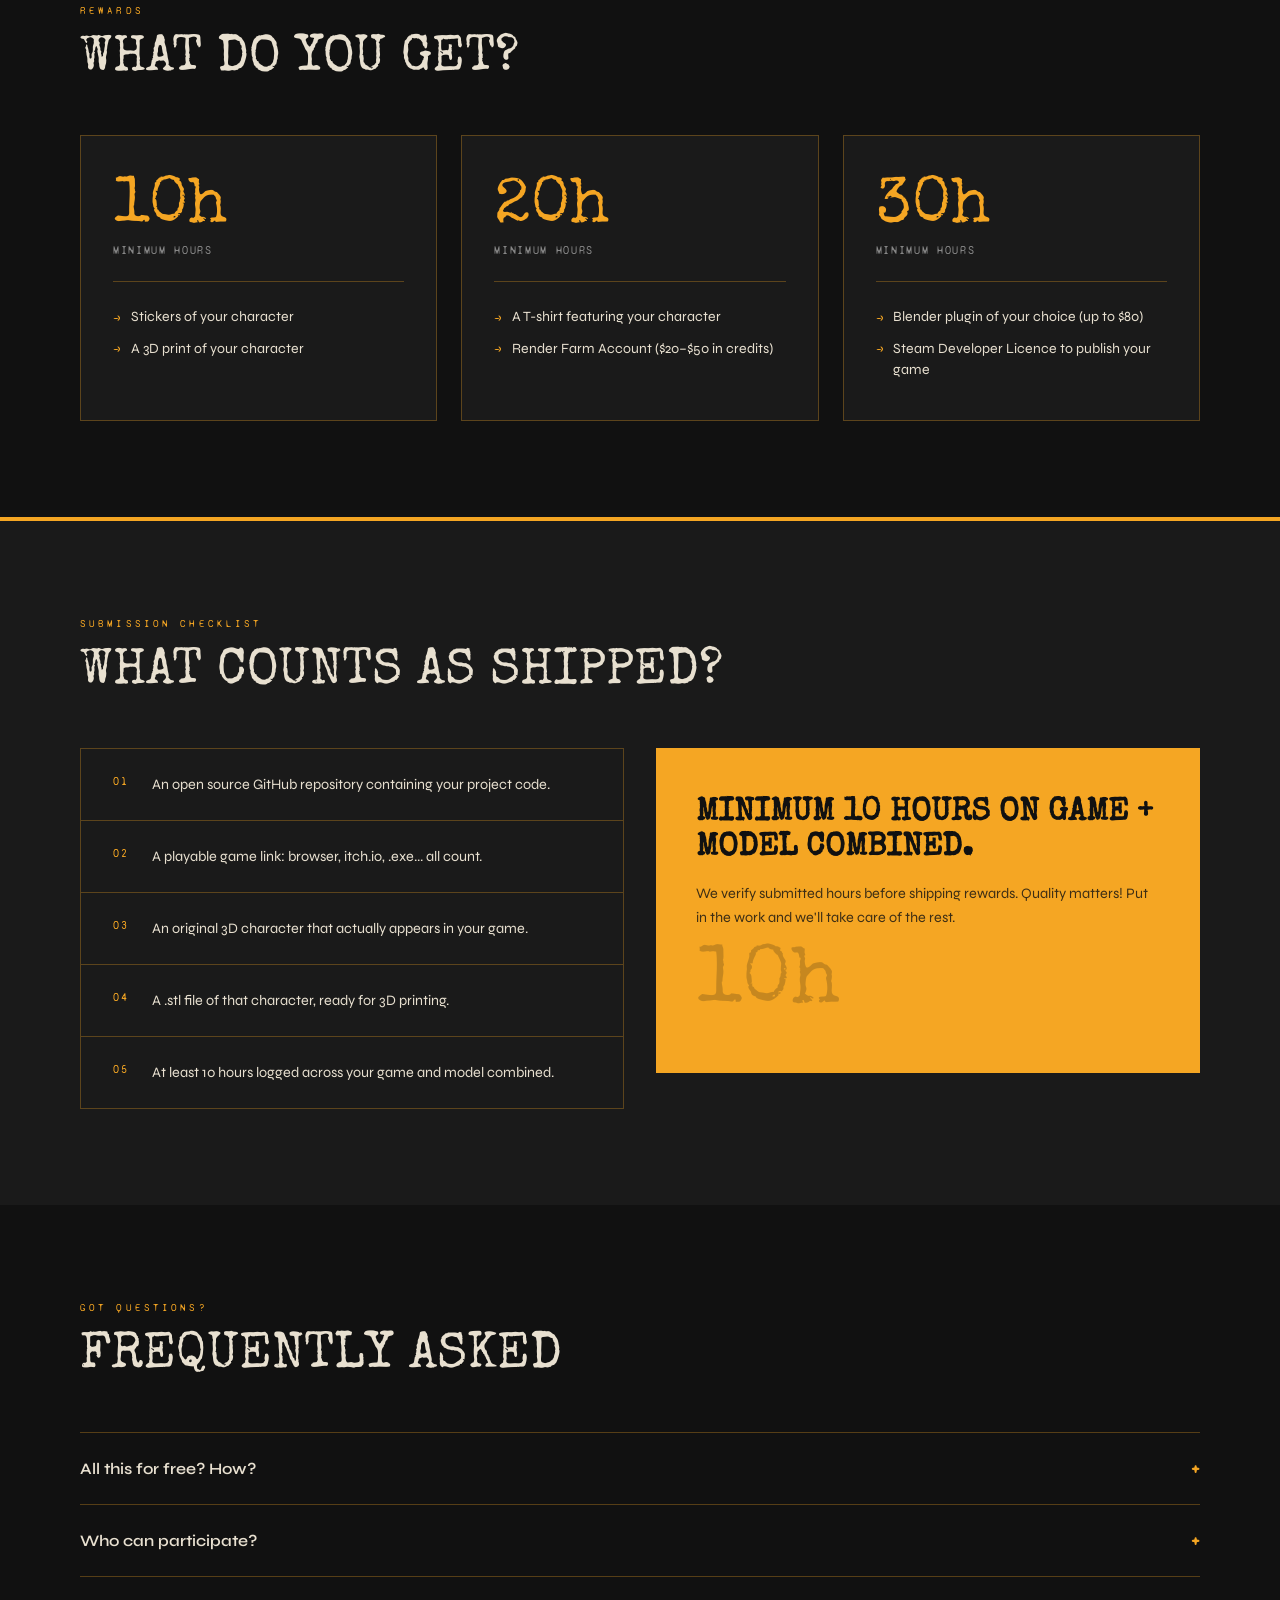
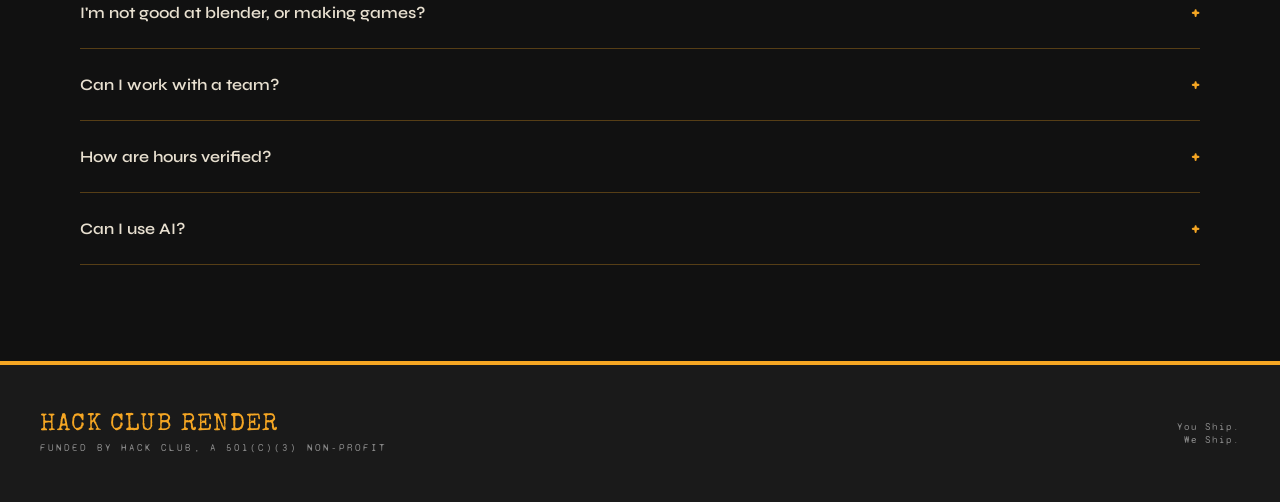
==== commit 82657863: "RSVP added" ====
--- a/index.html
+++ b/index.html
@@ -15,7 +15,7 @@
 <body>
 
 <nav>
-  <a class="nav-logo" href="#">RENDER.DINO.ICU</a>
+  <a class="nav-logo" href="#">RENDER.HACKCLUB.COM</a>
   <ul class="nav-links">
     <li><a href="#how">How it works</a></li>
     <li><a href="#prizes">Prizes</a></li>
@@ -30,7 +30,7 @@
       <div class="hero-label">You Ship, We Ship</div>
       <h1>Build<br>A Game.<span>We Print Your Character.</span></h1>
       <p class="hero-desc">Make a game with an original 3D character and we'll send you real physical rewards: stickers, prints, t-shirts, and more. Minimum 10 hours.</p>
-      <a href="https://render.dino.icu/ship" class="hero-cta">Start Shipping →</a>
+      <a href="https://rsvp.hackclub.community/render" class="hero-cta">RSVP →</a>
     </div>
     <div class="hero-right">
       <div class="hero-stat-block">
@@ -100,7 +100,7 @@
         <div class="prize-divider"></div>
         <ul class="prize-items">
           <li>A T-shirt featuring your character</li>
-          <li>Render Farm Account ($10–$20 in credits)</li>
+          <li>Render Farm Account ($20–$50 in credits)</li>
         </ul>
       </div>
       <div class="prize-card">
@@ -108,7 +108,7 @@
         <div class="prize-hours-label">Minimum hours</div>
         <div class="prize-divider"></div>
         <ul class="prize-items">
-          <li>Blender plugin of your choice (up to $20)</li>
+          <li>Blender plugin of your choice (up to $80)</li>
           <li>Steam Developer Licence to publish your game</li>
         </ul>
       </div>
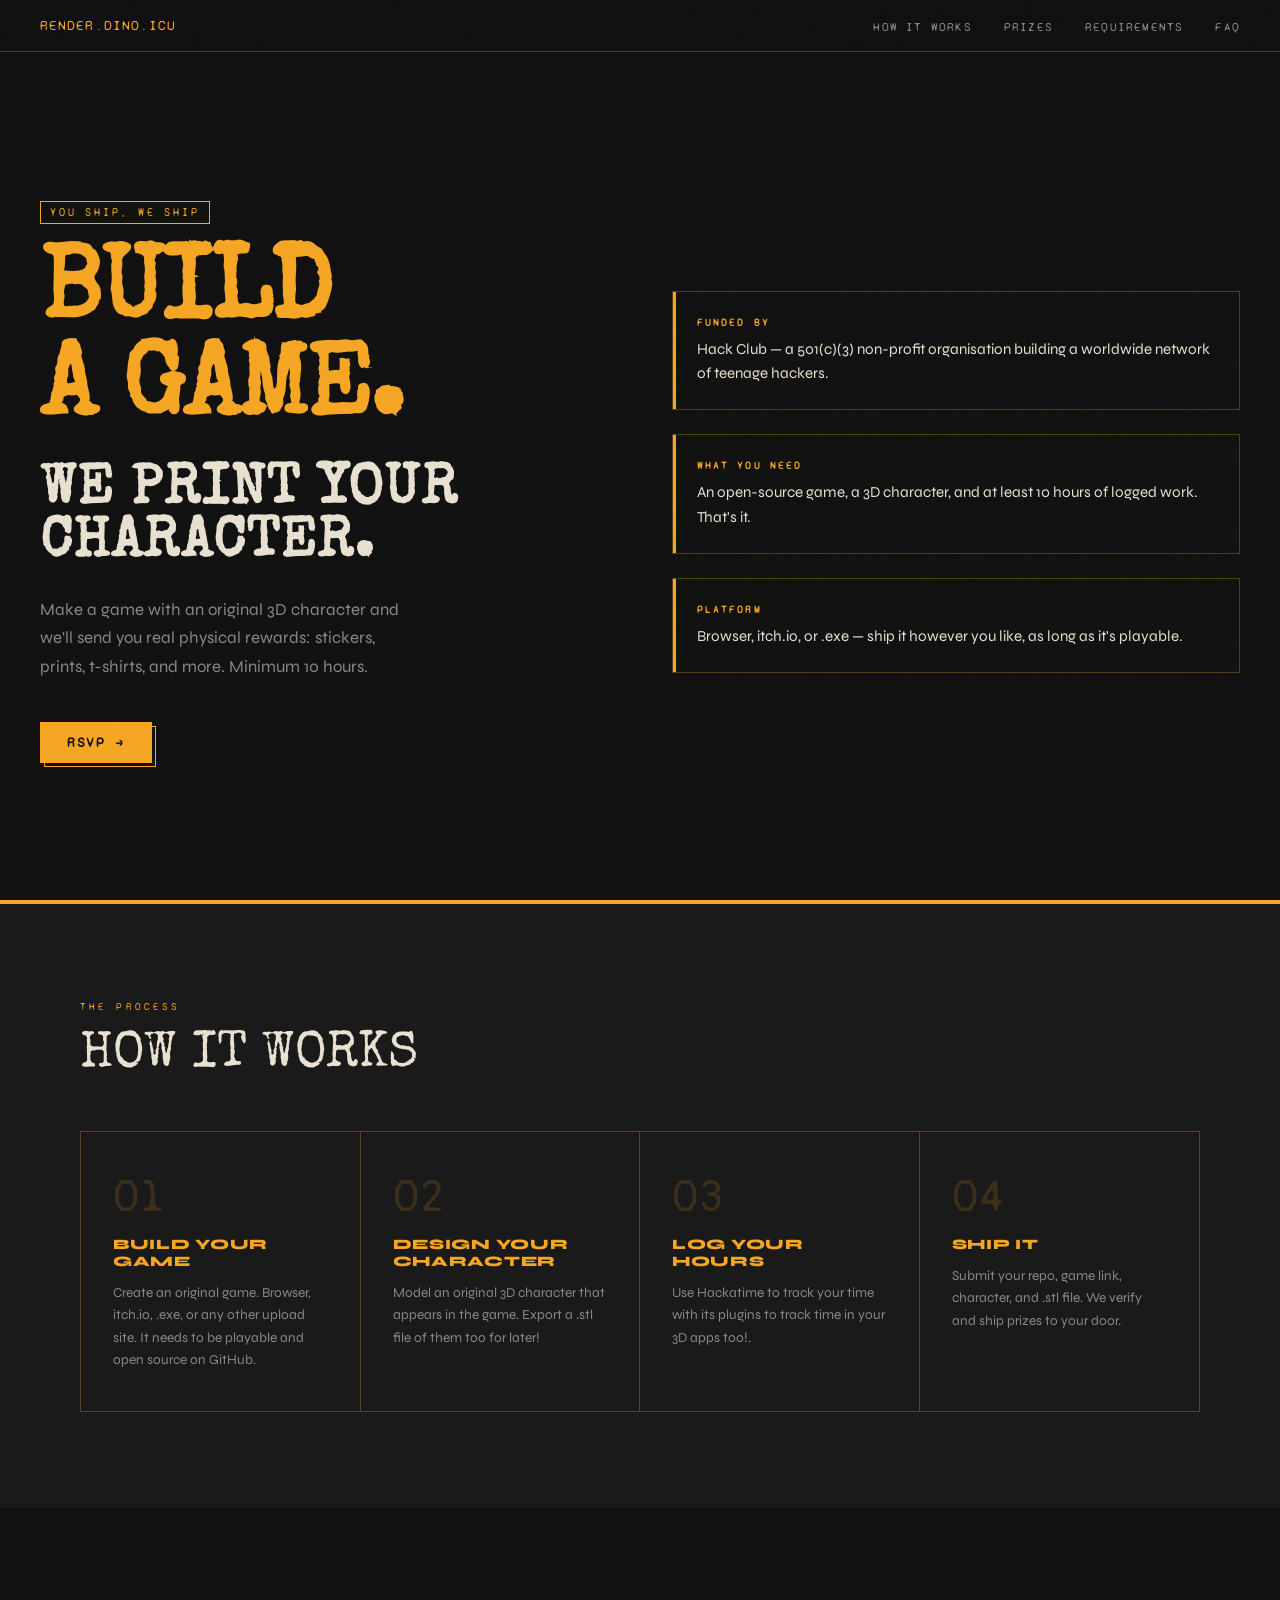
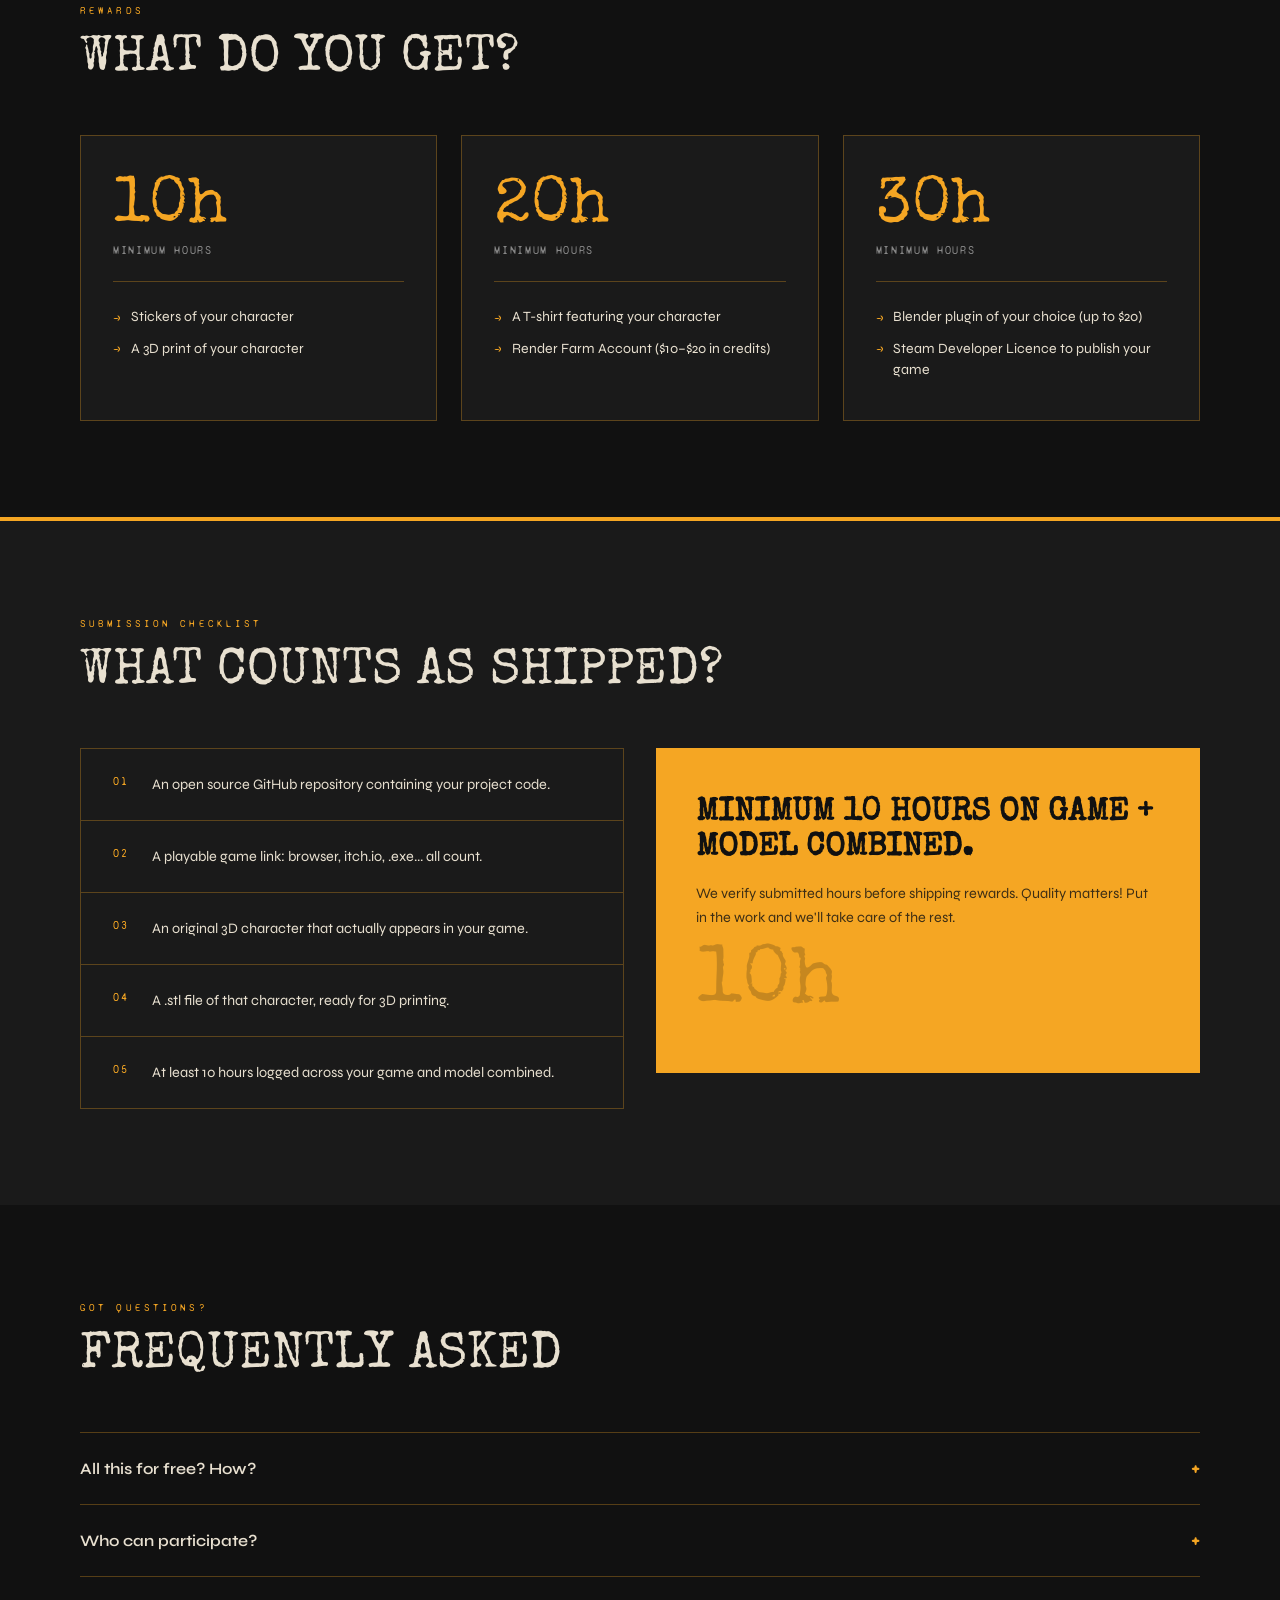
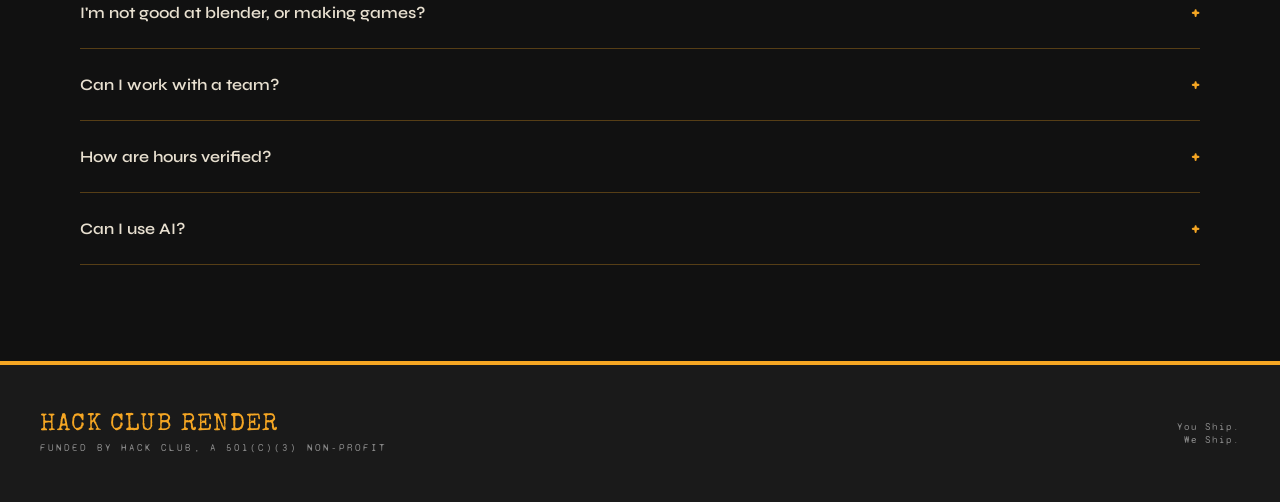
==== commit 837911ce: "Merge branch 'main' of https://github.com/Samuelesses/render" ====
--- a/index.html
+++ b/index.html
@@ -15,7 +15,7 @@
 <body>
 
 <nav>
-  <a class="nav-logo" href="#">RENDER.HACKCLUB.COM</a>
+  <a class="nav-logo" href="#">RENDER.DINO.ICU</a>
   <ul class="nav-links">
     <li><a href="#how">How it works</a></li>
     <li><a href="#prizes">Prizes</a></li>
@@ -100,7 +100,7 @@
         <div class="prize-divider"></div>
         <ul class="prize-items">
           <li>A T-shirt featuring your character</li>
-          <li>Render Farm Account ($20–$50 in credits)</li>
+          <li>Render Farm Account ($10–$20 in credits)</li>
         </ul>
       </div>
       <div class="prize-card">
@@ -108,7 +108,7 @@
         <div class="prize-hours-label">Minimum hours</div>
         <div class="prize-divider"></div>
         <ul class="prize-items">
-          <li>Blender plugin of your choice (up to $80)</li>
+          <li>Blender plugin of your choice (up to $20)</li>
           <li>Steam Developer Licence to publish your game</li>
         </ul>
       </div>
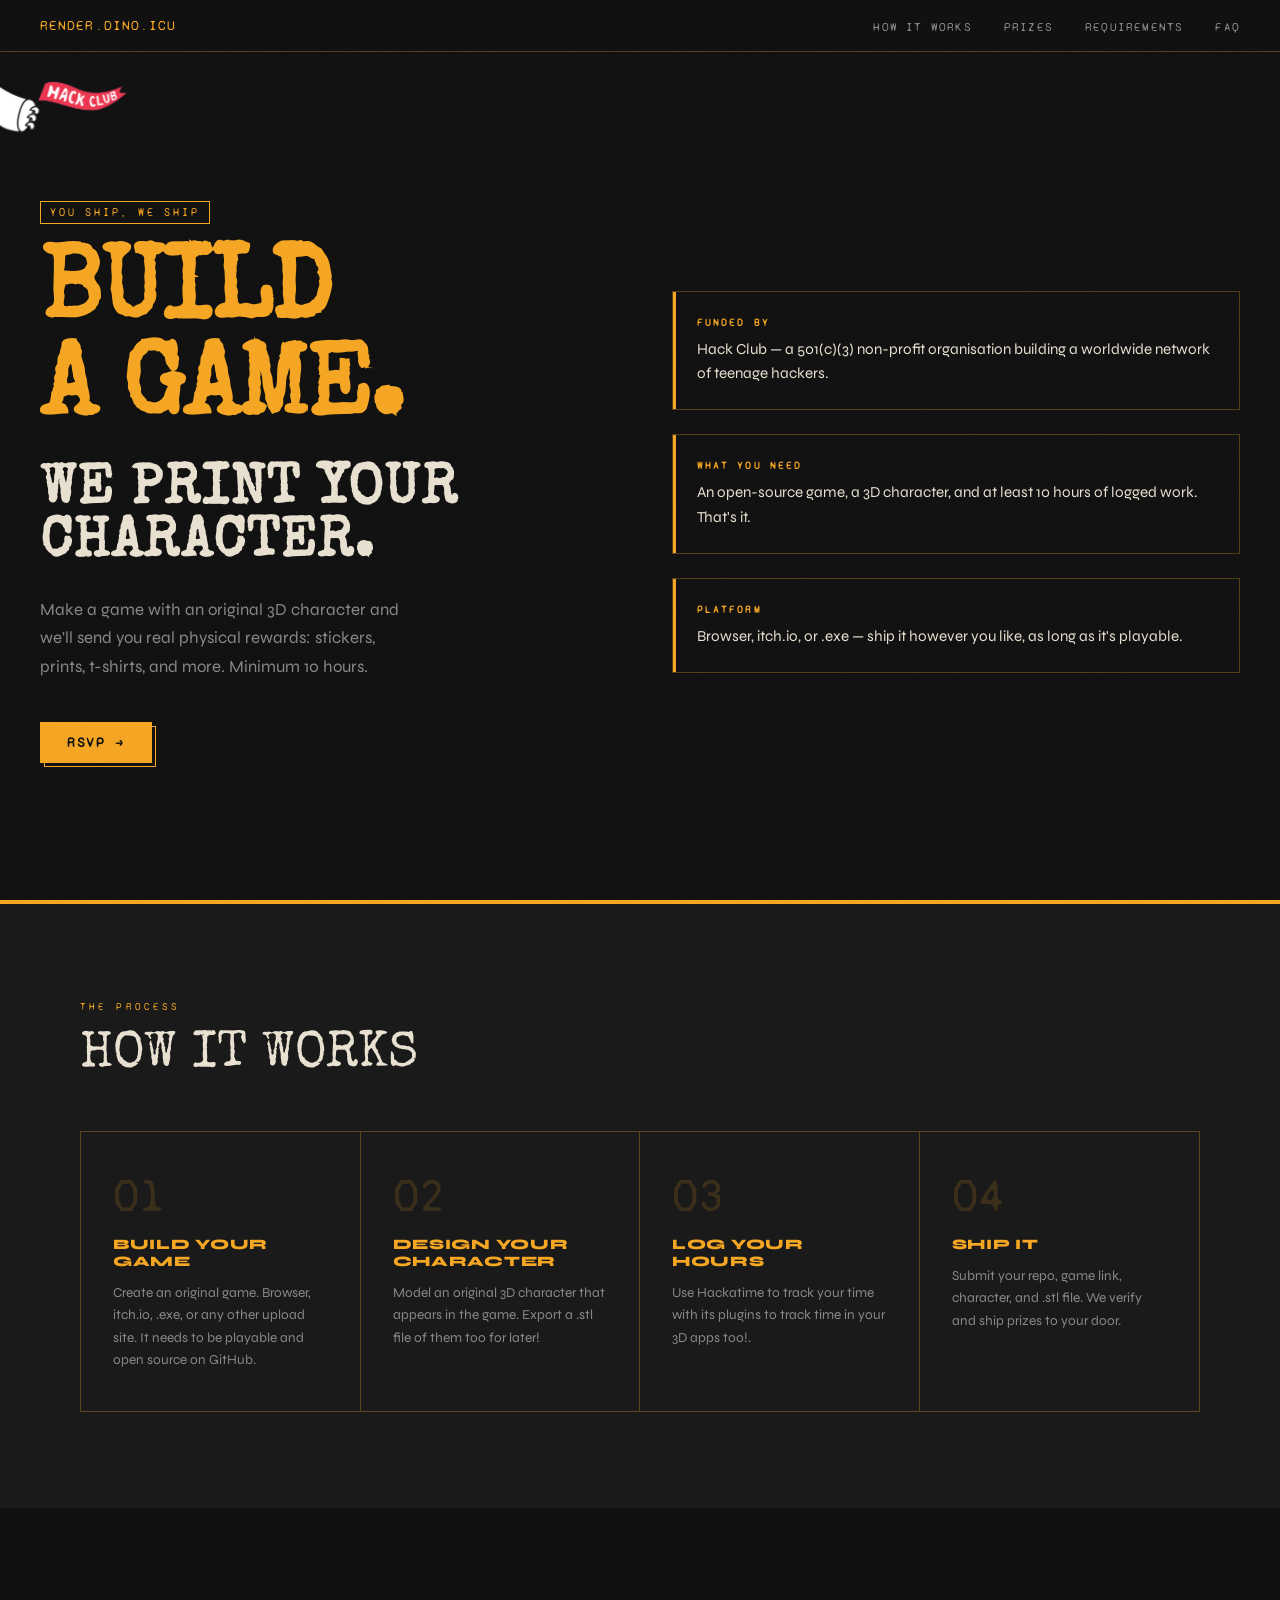
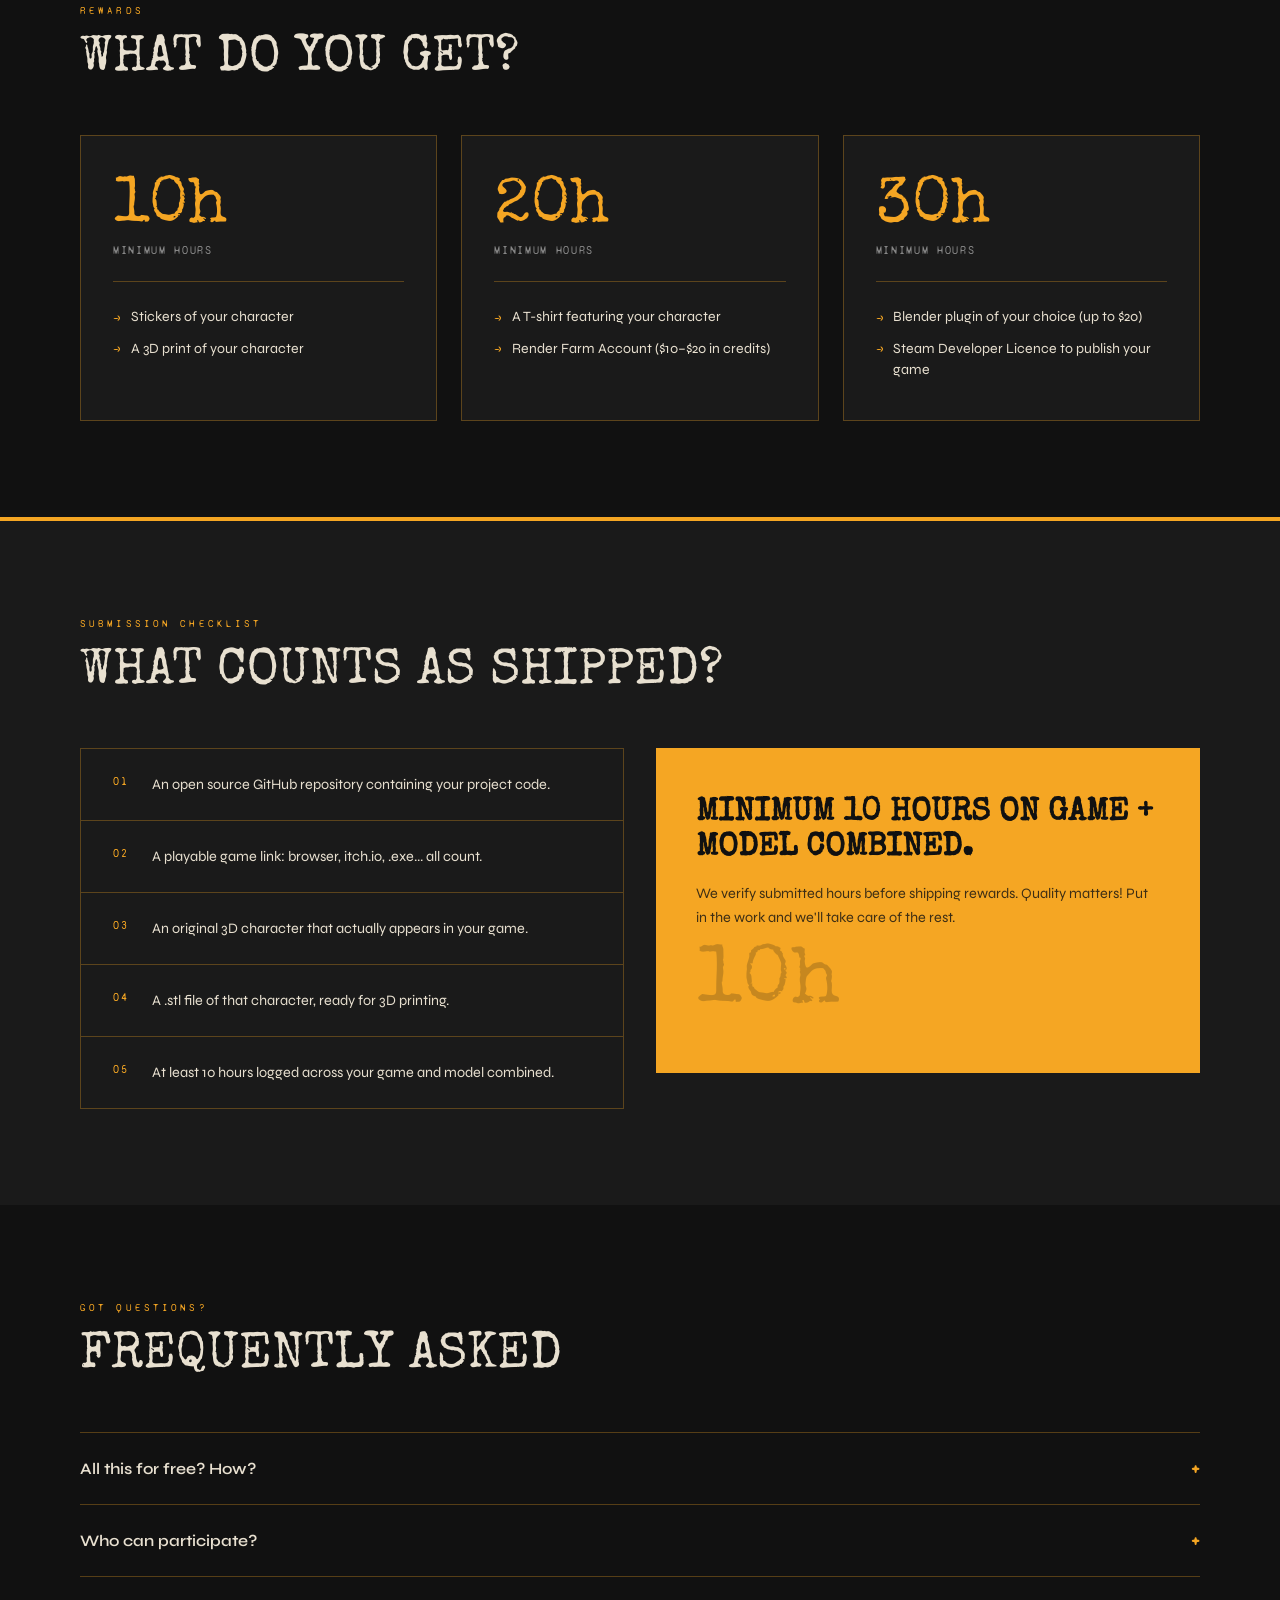
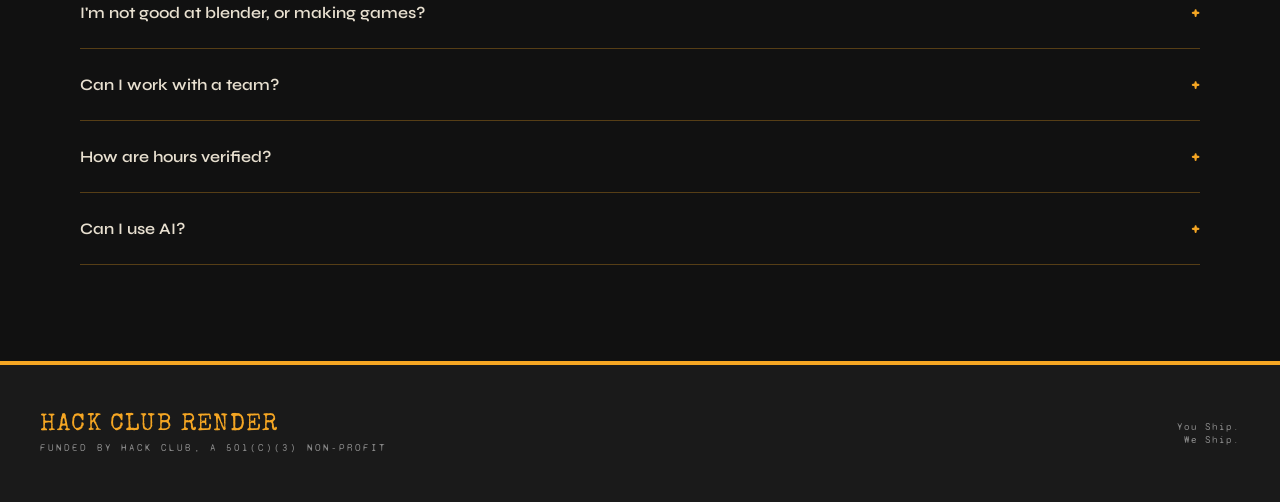
==== commit 5a20fe0c: "Added haclclub orpheus flag" ====
--- a/index.html
+++ b/index.html
@@ -14,6 +14,10 @@
 </head>
 <body>
 
+<a class="top-left-image-link" href="https://hackclub.com" aria-label="Hackclub Website!">
+  <img class="top-left-image" src="images/flag-orpheus-left.png" alt="Orpheus flag">
+</a>
+
 <nav>
   <a class="nav-logo" href="#">RENDER.DINO.ICU</a>
   <ul class="nav-links">
--- a/css/base.css
+++ b/css/base.css
@@ -24,6 +24,19 @@
   overflow-x: hidden;
 }
 
+.top-left-image-link {
+  position: fixed;
+  top: 70px;
+  left: 0;
+  z-index: 10000;
+}
+
+.top-left-image {
+  display: block;
+  width: 130px;
+  height: auto;
+}
+
 body::before {
   content: '';
   position: fixed;
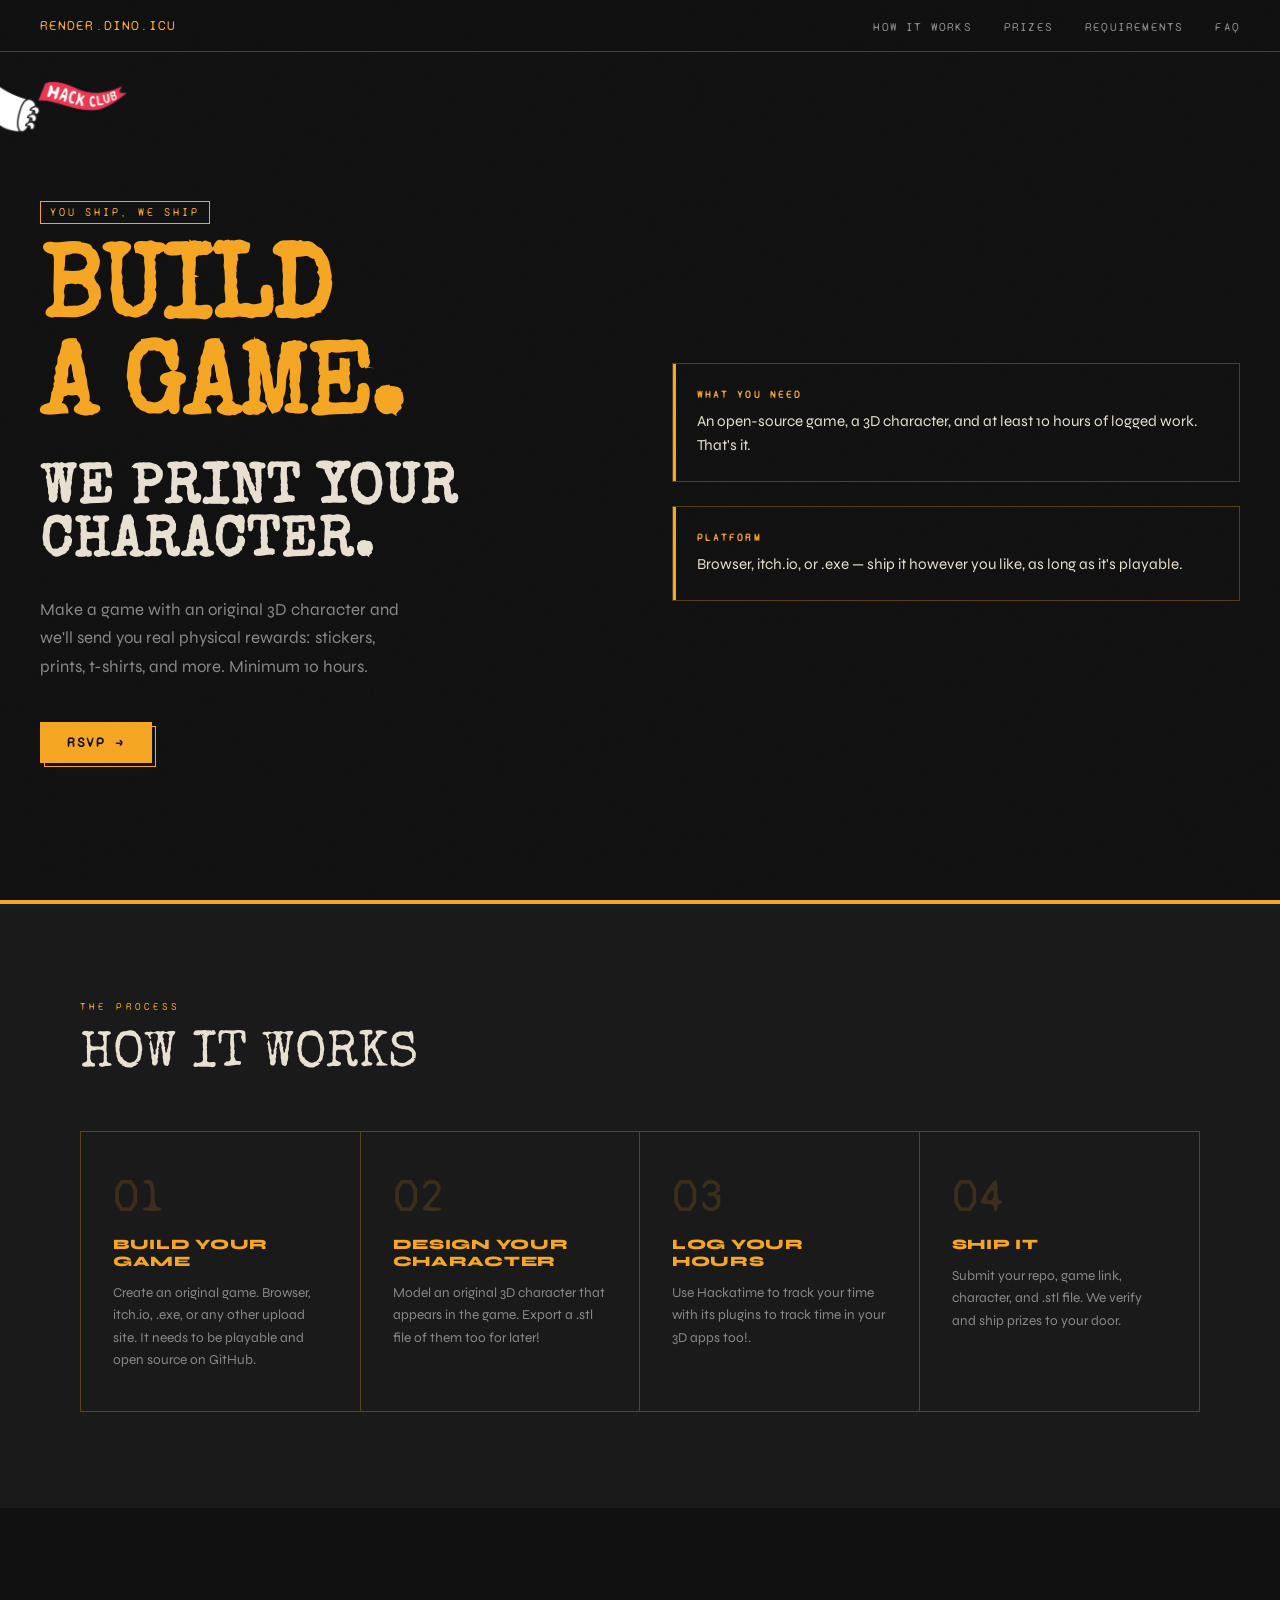
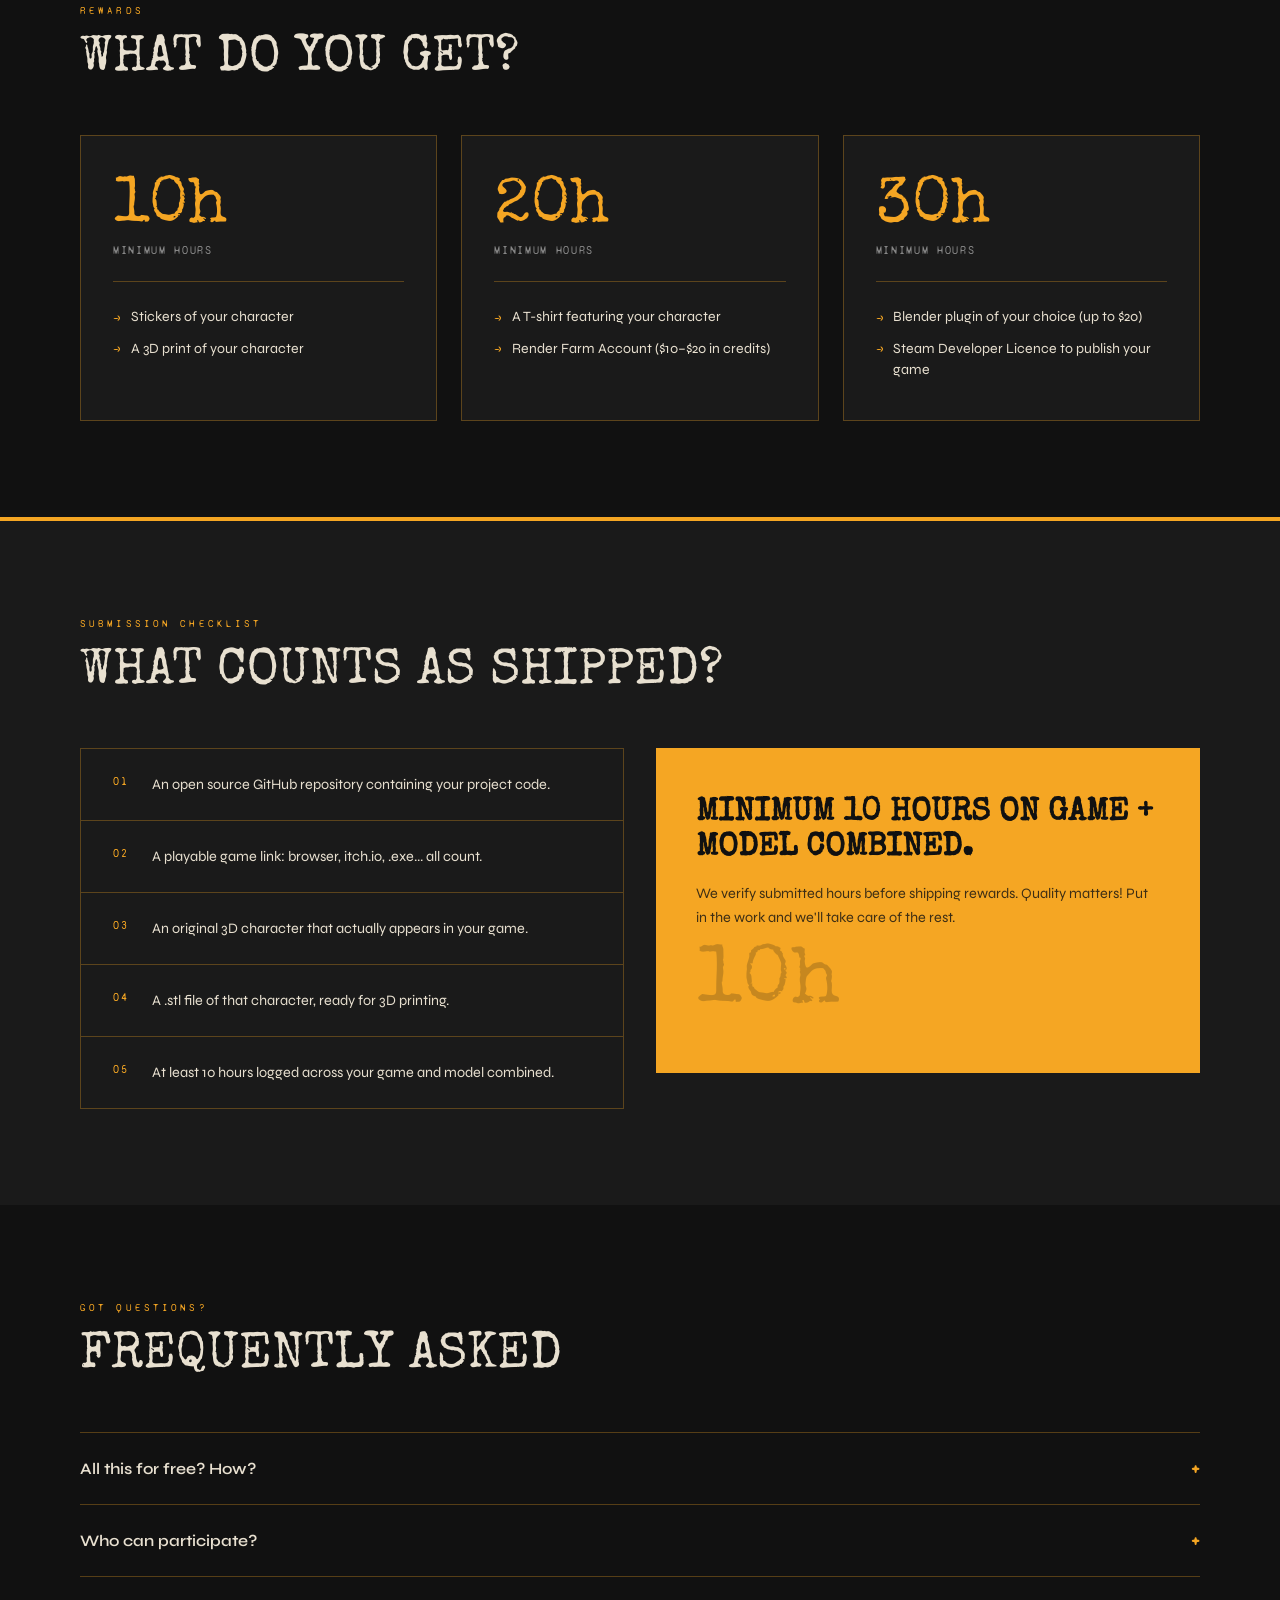
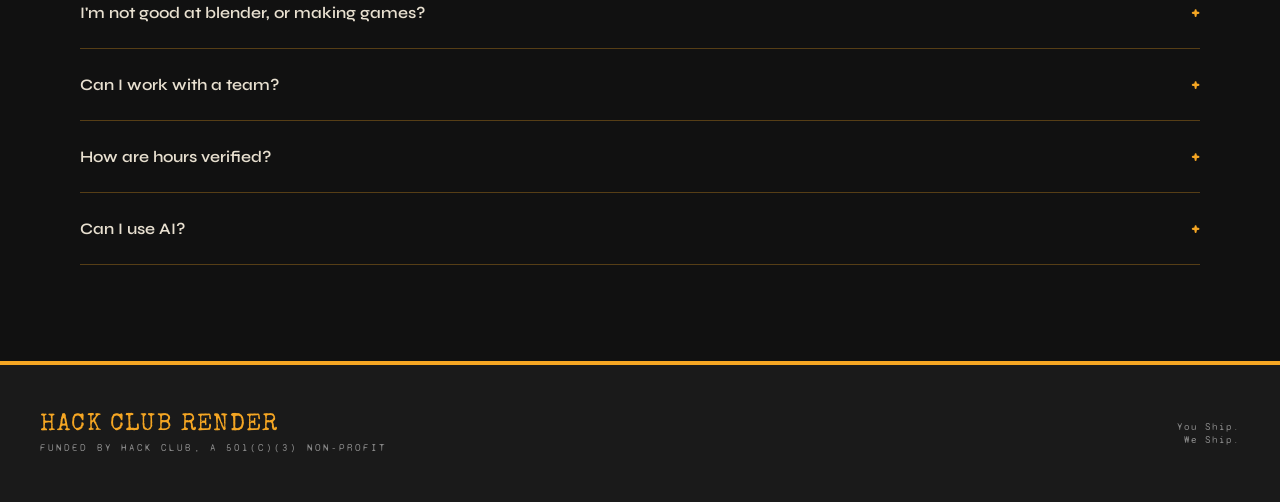
==== commit a0199212: "removed funded by info" ====
--- a/index.html
+++ b/index.html
@@ -38,10 +38,6 @@
     </div>
     <div class="hero-right">
       <div class="hero-stat-block">
-        <h3>Funded by</h3>
-        <p>Hack Club — a 501(c)(3) non-profit organisation building a worldwide network of teenage hackers.</p>
-      </div>
-      <div class="hero-stat-block">
         <h3>What you need</h3>
         <p>An open-source game, a 3D character, and at least 10 hours of logged work. That's it.</p>
       </div>
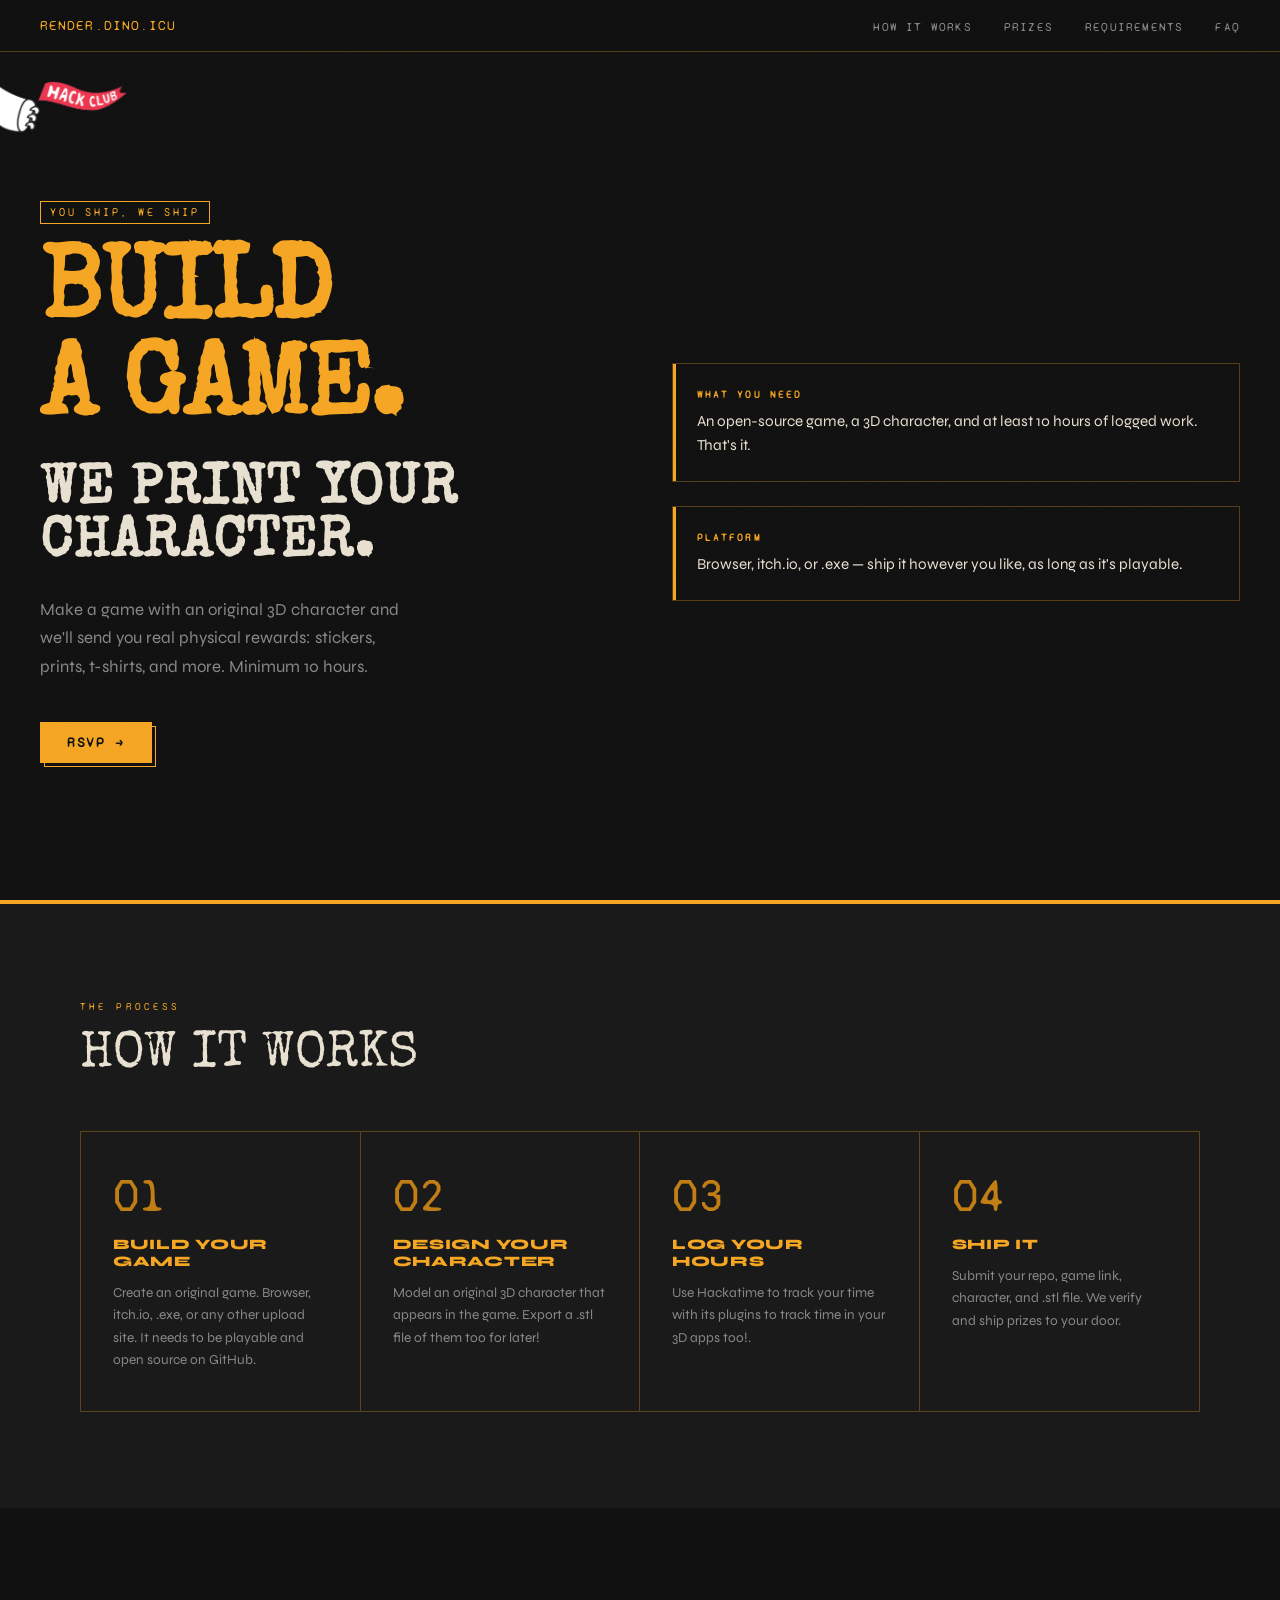
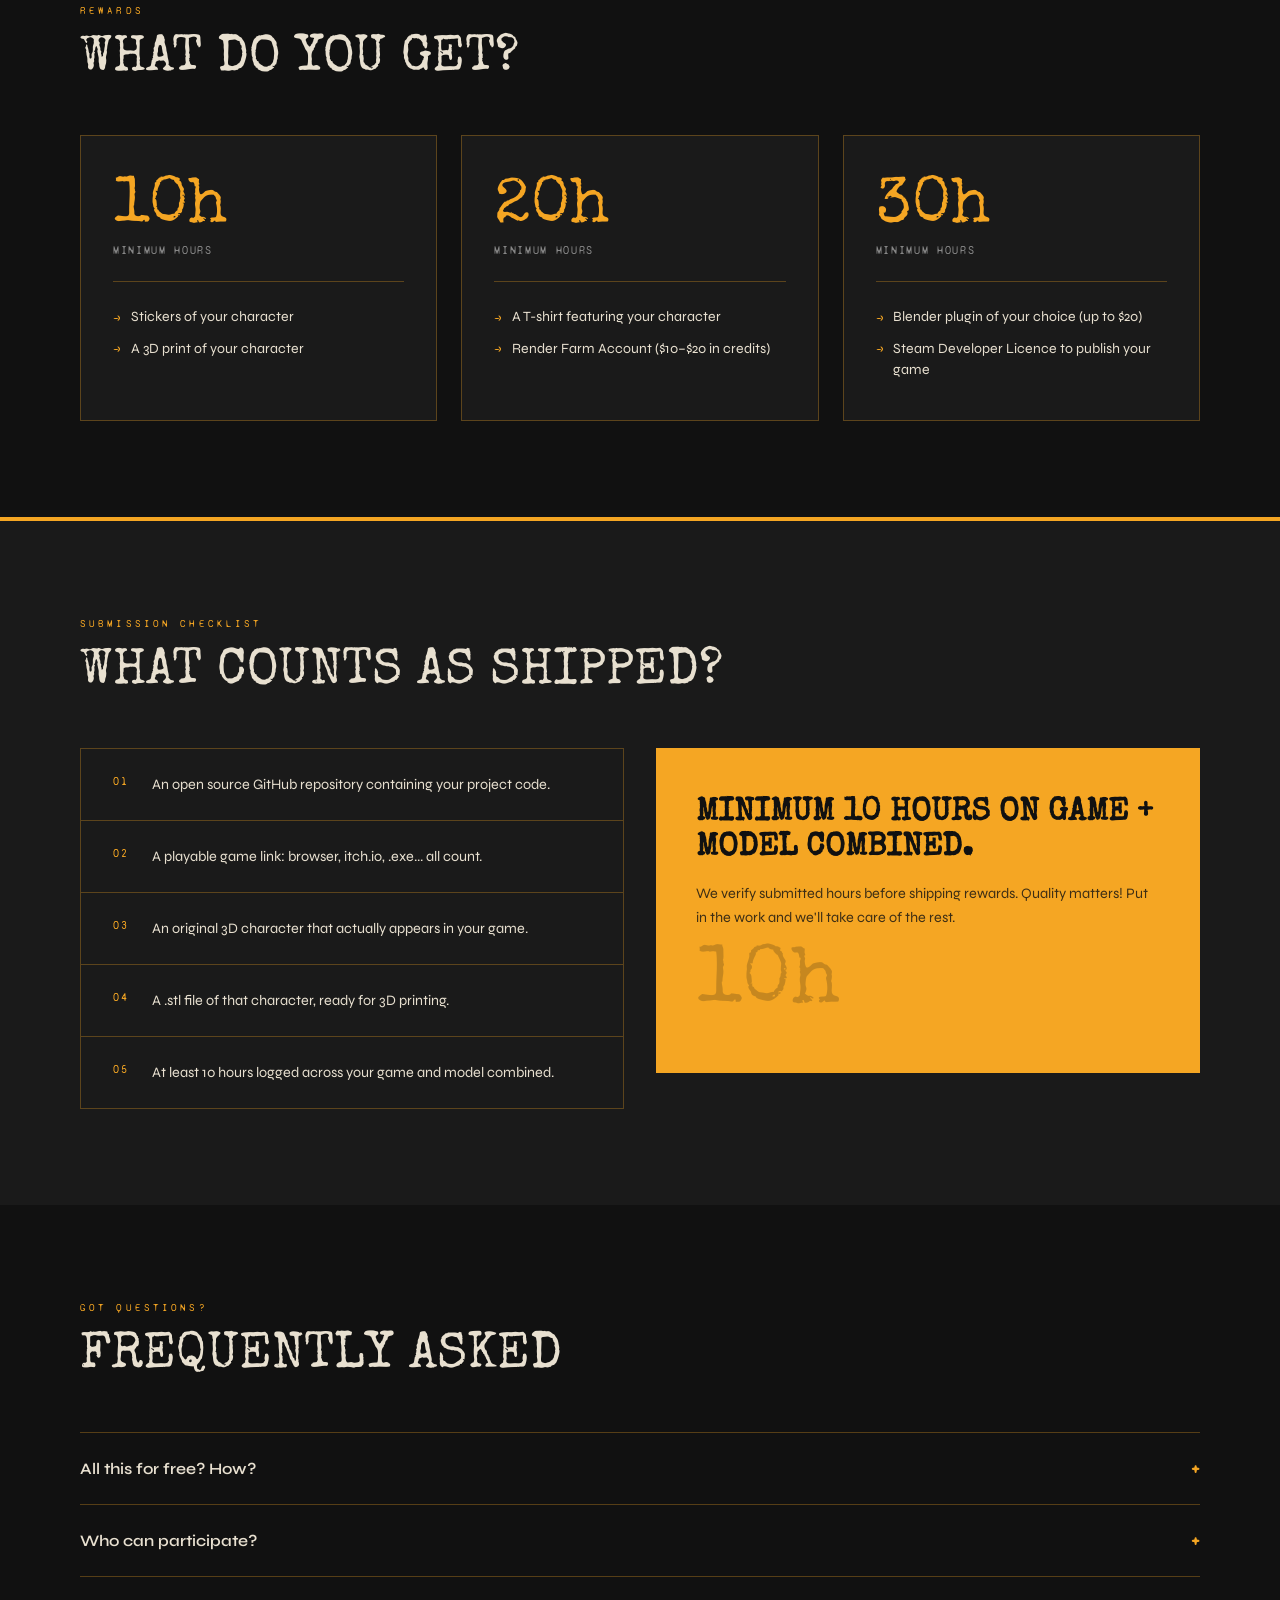
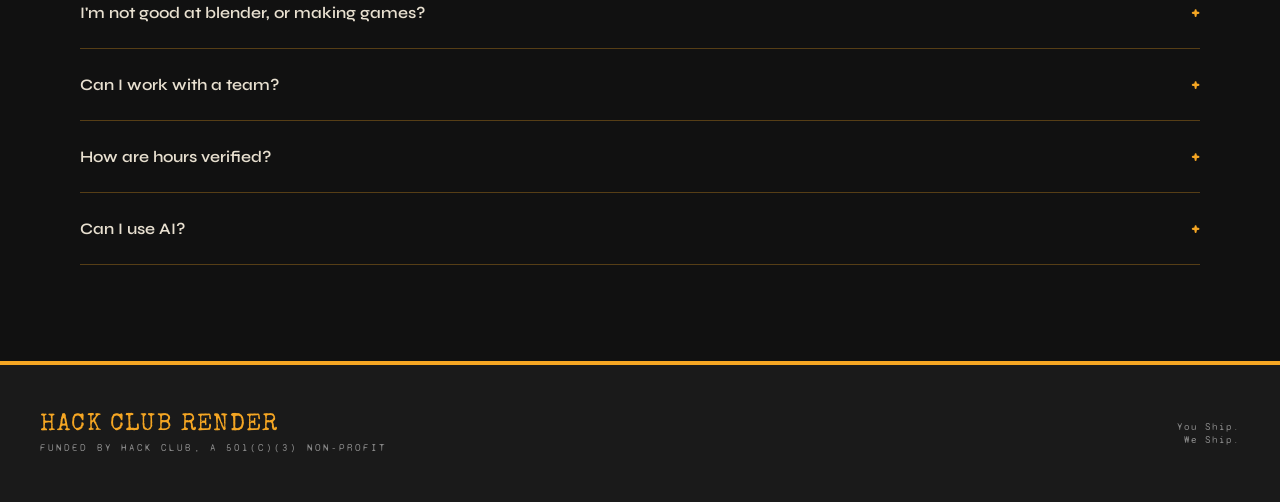
==== commit 5560f32e: "updated title" ====
--- a/index.html
+++ b/index.html
@@ -3,7 +3,7 @@
 <head>
   <meta charset="UTF-8">
   <meta name="viewport" content="width=device-width, initial-scale=1.0">
-  <title>BUILD A GAME — Hack Club Render</title>
+  <title>Render</title>
   <link rel="preconnect" href="https://fonts.googleapis.com">
   <link href="https://fonts.googleapis.com/css2?family=Special+Elite&family=Syne+Mono&family=Syne:wght@400;600;800&display=swap" rel="stylesheet">
   <link rel="stylesheet" href="css/base.css">
--- a/css/sections.css
+++ b/css/sections.css
@@ -51,7 +51,7 @@
 .step-num {
   font-family: 'Syne Mono', monospace;
   font-size: 3rem;
-  color: rgba(245,166,35,0.15);
+  color: rgba(241, 156, 20, 0.775);
   line-height: 1;
   margin-bottom: 1rem;
 }
